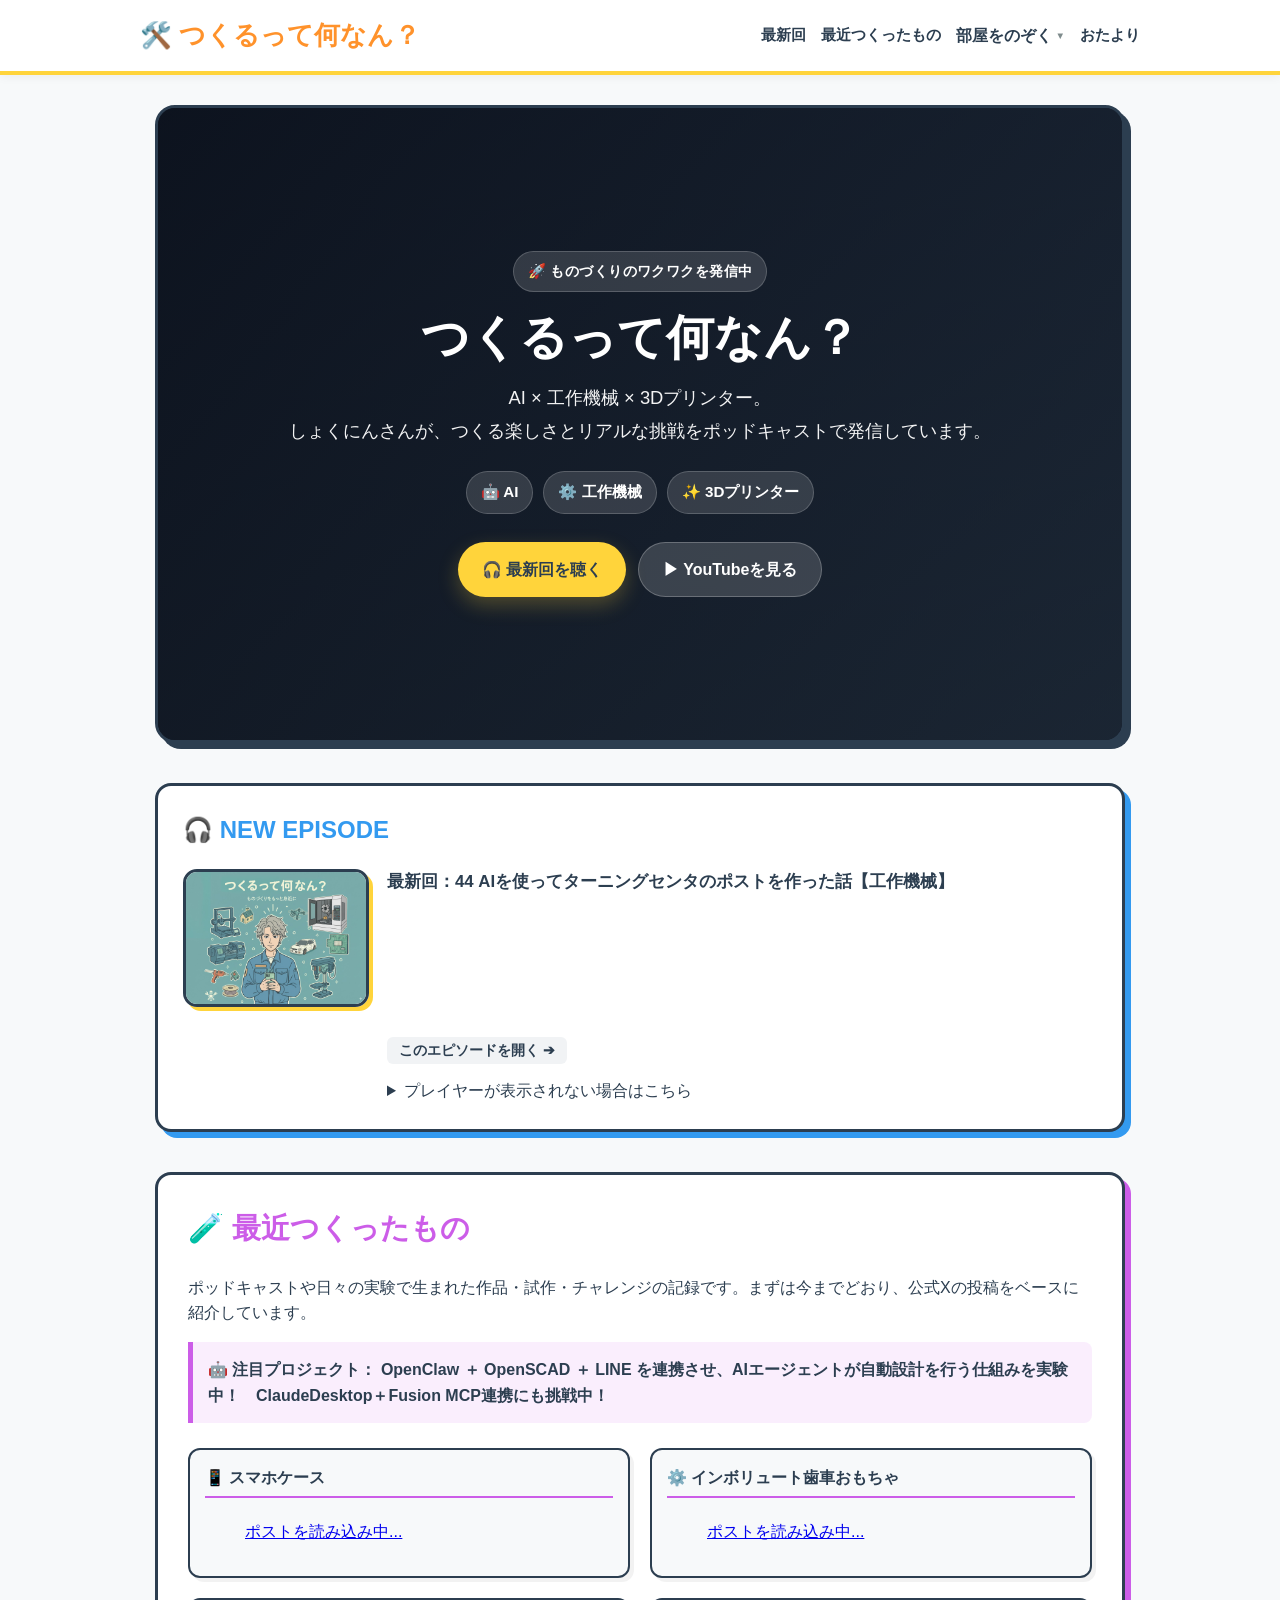
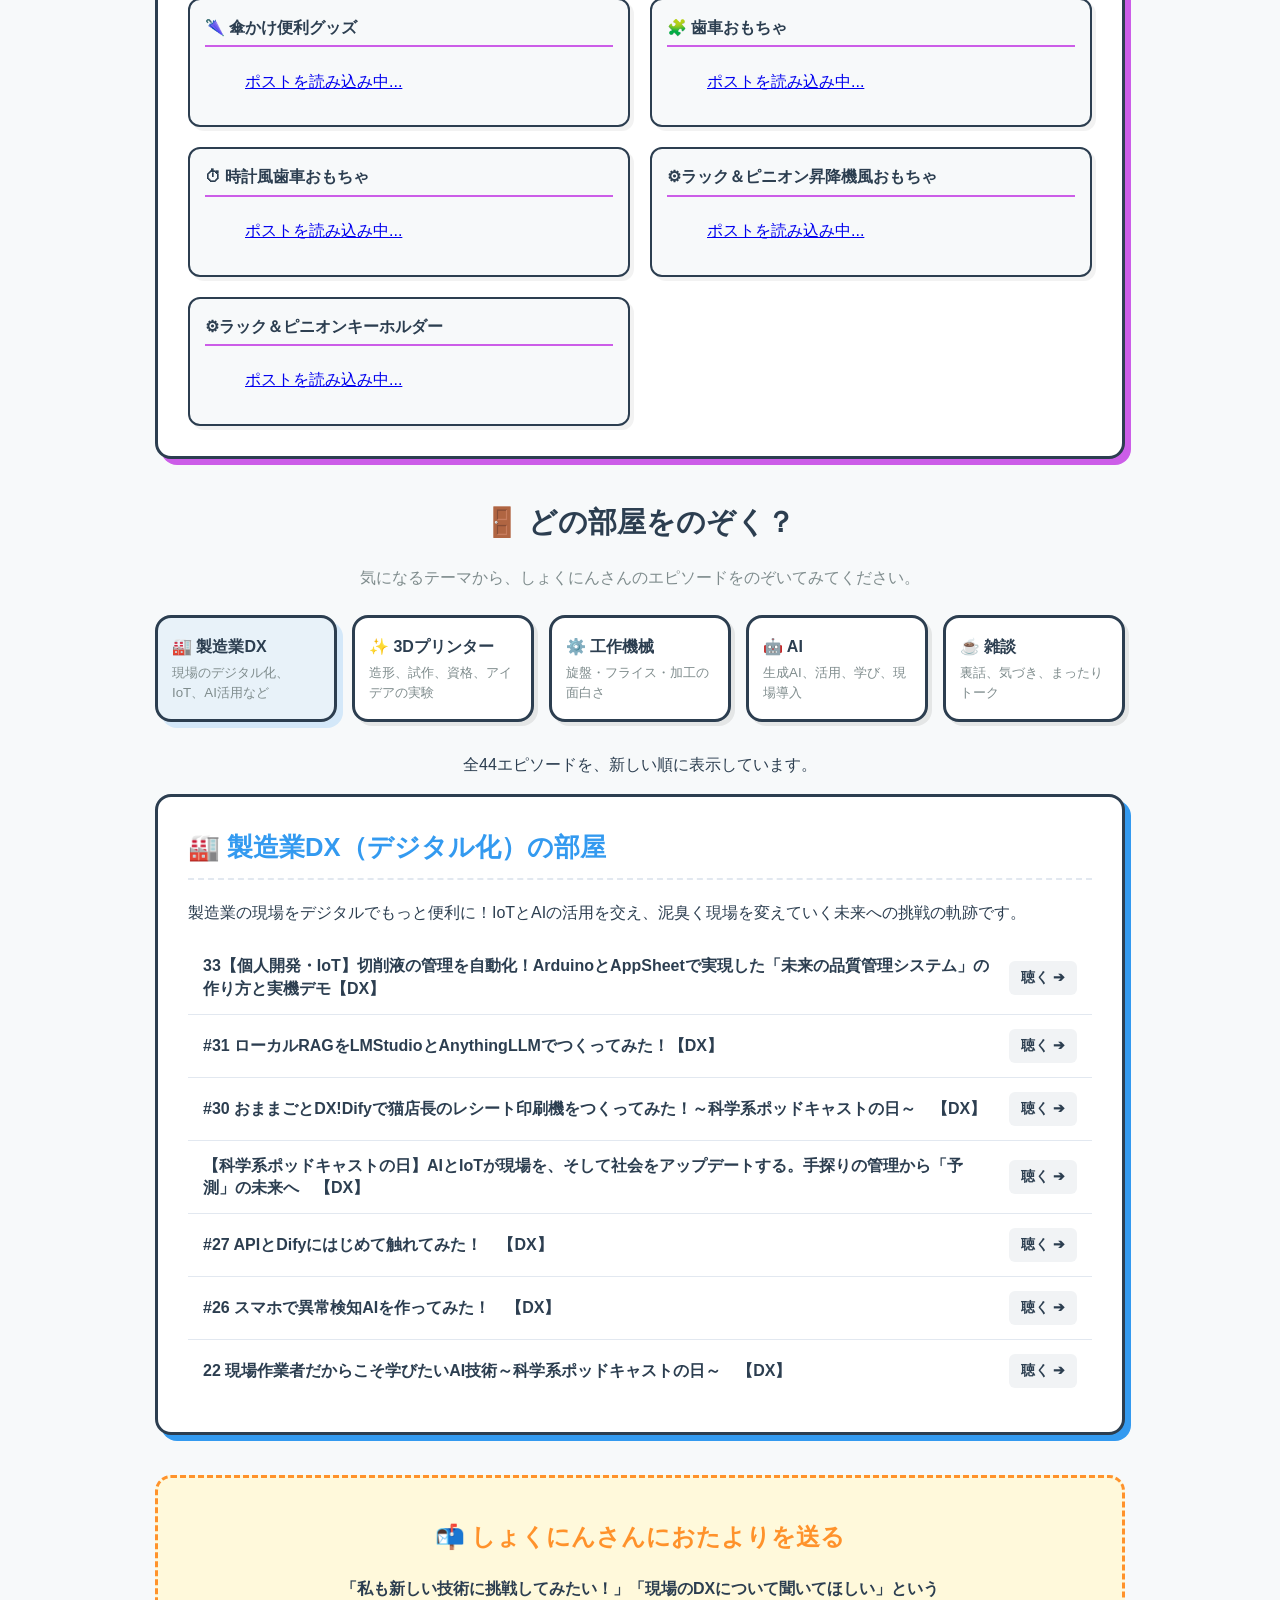
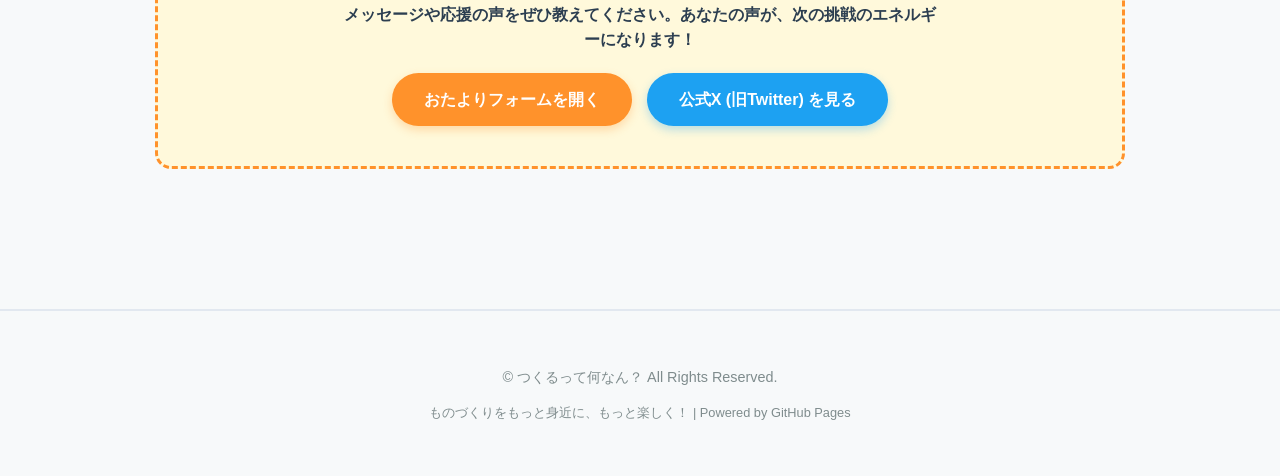
==== index.html @ 6b11fd90 "Update index.html" ====
<!DOCTYPE html>
<html lang="ja">
<head>
  <script async src="https://www.googletagmanager.com/gtag/js?id=G-MFQ9NH8VN7"></script>
  <script>
    window.dataLayer = window.dataLayer || [];
    function gtag(){dataLayer.push(arguments);}
    gtag('js', new Date());
    gtag('config', 'G-MFQ9NH8VN7');
  </script>
  <meta charset="UTF-8">
  <meta name="viewport" content="width=device-width, initial-scale=1.0">
  <title>つくるって何なん？ | 公式ポッドキャスト</title>
  <style>
      /* 全体のスタイル定義：明るくポップな秘密基地・ブロック玩具のような世界観 */
      :root {
          --bg-light: #F7F9FA;      /* 優しいライトグレー */
          --bg-white: #FFFFFF;      /* 純白 */
          --text-main: #2C3E50;     /* 読みやすい濃いネイビー */
          --text-sub: #7F8C8D;      /* 補足のグレー */
          --accent-yellow: #FFD43B; /* ひらめきイエロー */
          --accent-orange: #FF922B; /* 挑戦のオレンジ */
          --accent-blue: #339AF0;   /* 工作のブルー */
          --accent-green: #51CF66;  /* 3Dプリンターのグリーン */
          --accent-purple: #CC5DE8; /* テック・AIのパープル */
      }
 
      body {
          background-color: var(--bg-light);
          color: var(--text-main);
          font-family: 'Helvetica Neue', Arial, 'Noto Sans JP', sans-serif;
          margin: 0;
          padding: 0;
          line-height: 1.6;
      }
 
      header {
          background-color: var(--bg-white);
          border-bottom: 4px solid var(--accent-yellow);
          padding: 15px 20px;
          position: sticky;
          top: 0;
          z-index: 100;
          box-shadow: 0 2px 10px rgba(0,0,0,0.05);
      }
 
      .header-container {
          max-width: 1000px;
          margin: 0 auto;
          display: flex;
          justify-content: space-between;
          align-items: center;
          flex-wrap: wrap; /* スマホで溢れたら折り返す */
          gap: 10px;
      }
 
      .logo {
          font-size: 1.6rem;
          font-weight: 900;
          color: var(--accent-orange);
          text-decoration: none;
          display: flex;
          align-items: center;
          gap: 8px;
      }
 
      nav {
          display: flex;
          flex-wrap: wrap;
          gap: 15px;
          align-items: center;
      }

      nav a {
          color: var(--text-main);
          text-decoration: none;
          font-size: 0.95rem;
          font-weight: bold;
      }
 
      nav a:hover {
          color: var(--accent-blue);
      }

      /* --- プルダウンメニュー用のスタイル --- */
      .nav-item {
          position: relative;
          display: inline-block;
      }

      .dropdown-toggle {
          cursor: pointer;
          display: flex;
          align-items: center;
          gap: 4px;
      }

      .dropdown-toggle::after {
          content: '▼';
          font-size: 0.6rem;
          color: var(--text-sub);
          transition: transform 0.2s;
      }

      .nav-item:hover .dropdown-toggle::after {
          transform: rotate(180deg);
      }

      .dropdown-menu {
          display: none;
          position: absolute;
          top: 100%;
          left: 50%;
          transform: translateX(-50%);
          background-color: var(--bg-white);
          min-width: 200px;
          border: 2px solid var(--text-main);
          border-radius: 8px;
          box-shadow: 4px 4px 0px rgba(0,0,0,0.1);
          padding: 8px 0;
          margin: 0;
          list-style: none;
          z-index: 1000;
      }

      .nav-item:hover .dropdown-menu {
          display: block;
      }

      .dropdown-menu li a {
          display: block;
          padding: 10px 15px;
          font-size: 0.9rem;
          font-weight: bold;
          color: var(--text-main);
          border-bottom: 1px solid #E2E8F0;
          white-space: nowrap;
      }

      .dropdown-menu li:last-child a {
          border-bottom: none;
      }

      .dropdown-menu li a:hover {
          background-color: rgba(51, 154, 240, 0.1);
          color: var(--accent-blue);
      }
 
      .container {
          max-width: 1000px;
          margin: 0 auto;
          padding: 30px 15px; /* スマホ用に左右余白を微調整 */
          box-sizing: border-box;
      }
 
      /* ヒーローセクション */
      .hero-flex {
          background-color: var(--bg-white);
          border: 3px solid var(--text-main);
          border-radius: 16px;
          padding: 40px;
          margin-bottom: 40px;
          box-shadow: 6px 6px 0px var(--text-main);
          display: flex;
          flex-direction: row;
          gap: 30px;
          align-items: flex-start;
      }
 
      .hero-image-area {
          flex-shrink: 0;
          width: 250px;
       }
 
      .hero-image-area img {
          width: 100%;
          height: auto;
          border-radius: 12px;
          border: 3px solid var(--text-main);
          box-shadow: 4px 4px 0px var(--accent-yellow);
          display: block;
      }
 
      .hero-text-area {
          flex-grow: 1;
      }
 
      .hero h1 {
          font-size: 2.4rem;
          margin: 0 0 15px 0;
          color: var(--text-main);
          font-weight: 900;
      }
 
      .hero p {
          font-size: 1.1rem;
          color: var(--text-main);
          margin-bottom: 25px;
      }
 
      .action-box {
          background-color: rgba(255, 212, 59, 0.15);
          border-left: 5px solid var(--accent-orange);
          padding: 15px;
          border-radius: 0 8px 8px 0;
          margin-bottom: 25px;
          font-weight: bold;
      }
 
      .btn-spotify {
          background-color: #1DB954;
          color: white;
          padding: 14px 28px;
          border-radius: 50px;
          text-decoration: none;
          font-weight: bold;
          display: inline-flex;
          align-items: center;
          gap: 10px;
          box-shadow: 0 4px 14px rgba(29, 185, 84, 0.4);
          transition: transform 0.2s;
      }
 
      .btn-spotify:hover {
          transform: scale(1.03);
      }
 
      /* 最新回プレイヤー */
      .player-section {
          background-color: var(--bg-white);
          border: 3px solid var(--text-main);
          border-radius: 16px;
          padding: 25px;
          margin-bottom: 40px;
          box-shadow: 6px 6px 0px var(--accent-blue);
      }
 
      /* カテゴリごとの部屋 */
      .room-section {
          display: none;
          background-color: var(--bg-white);
          border: 3px solid var(--text-main);
          border-radius: 16px;
          padding: 30px;
          margin-bottom: 40px;
          box-shadow: 6px 6px 0px var(--room-color, #efefef);
      }

      /* 表示中（アクティブ）の部屋 */
      .room-section.active {
          display: block;
          animation: fadeIn 0.4s ease;
      }

      @keyframes fadeIn {
          from { opacity: 0; transform: translateY(10px); }
          to { opacity: 1; transform: translateY(0); }
      }
 
      .room-header {
          display: flex;
          align-items: center;
          gap: 10px;
          margin-top: 0;
          margin-bottom: 20px;
          font-size: 1.6rem;
          font-weight: 900;
          border-bottom: 2px dashed #E2E8F0;
          padding-bottom: 10px;
      }
 
      /* エピソードリスト */
      .episode-list {
          list-style: none;
          padding: 0;
          margin: 0;
      }
 
      .episode-item {
          padding: 14px 15px;
          border-bottom: 1px solid #E2E8F0;
          display: flex;
          justify-content: space-between;
          align-items: center;
          gap: 15px;
      }
 
      .episode-item:last-child {
          border-bottom: none;
      }
 
      .episode-title {
          text-decoration: none;
          color: var(--text-main);
          font-weight: bold;
          text-align: left;
          flex-grow: 1;
          line-height: 1.4;
      }
 
      .episode-title:hover {
          color: var(--accent-blue);
      }
 
      .listen-link {
          font-size: 0.85rem;
          background-color: #F1F3F5;
          padding: 6px 12px;
          border-radius: 6px;
          color: var(--text-main);
          text-decoration: none;
          font-weight: bold;
          white-space: nowrap;
      }
 
      .listen-link:hover {
          background-color: var(--accent-orange);
          color: white;
      }
 
      /* ラボ（作品集）セクション用のスタイル */
      .lab-section {
          background-color: var(--bg-white);
          border: 3px solid var(--text-main);
          border-radius: 16px;
          padding: 30px;
          margin-bottom: 40px;
          box-shadow: 6px 6px 0px var(--accent-purple);
      }

      .lab-grid {
          display: grid;
          grid-template-columns: repeat(auto-fit, minmax(300px, 1fr));
          gap: 20px;
          margin-top: 20px;
      }

      .lab-card {
          background-color: var(--bg-light);
          border: 2px solid var(--text-main);
          border-radius: 12px;
          padding: 15px;
          box-shadow: 4px 4px 0px rgba(0,0,0,0.05);
      }

      .lab-card h4 {
          margin-top: 0;
          color: var(--text-main);
          border-bottom: 2px solid var(--accent-purple);
          padding-bottom: 5px;
      }

      /* おたよりコーナー */
      .contact-section {
          background-color: #FFF9DB;
          border: 3px dashed var(--accent-orange);
          border-radius: 16px;
          padding: 40px 20px;
          text-align: center;
          margin-bottom: 50px;
      }

      .contact-buttons {
          display: flex;
          justify-content: center;
          flex-wrap: wrap;
          gap: 15px;
          margin-top: 20px;
      }
 
      .btn-orange {
          background-color: var(--accent-orange);
          color: white;
          padding: 14px 32px;
          border-radius: 50px;
          text-decoration: none;
          font-weight: bold;
          display: inline-block;
          box-shadow: 0 4px 10px rgba(255, 146, 43, 0.3);
      }
 
      footer {
          text-align: center;
          padding: 40px 20px;
          color: var(--text-sub);
          font-size: 0.9rem;
          border-top: 2px solid #E2E8F0;
          margin-top: 60px;
      }



      /* --- 映像ヒーロー --- */
      .hero-video-section {
          position: relative;
          overflow: hidden;
          min-height: 520px;
          border: 3px solid var(--text-main);
          border-radius: 20px;
          margin-bottom: 40px;
          background: #111827;
          box-shadow: 6px 6px 0px var(--text-main);
      }

      .hero-video-bg {
          position: absolute;
          inset: 0;
          width: 100%;
          height: 100%;
          object-fit: cover;
      }

      .hero-video-overlay {
          position: absolute;
          inset: 0;
          background:
              linear-gradient(135deg, rgba(12, 18, 29, 0.78), rgba(44, 62, 80, 0.48)),
              linear-gradient(180deg, rgba(0, 0, 0, 0.10), rgba(0, 0, 0, 0.38));
      }

      .hero-video-content {
          position: relative;
          z-index: 2;
          min-height: 520px;
          display: flex;
          flex-direction: column;
          justify-content: center;
          max-width: 760px;
          margin: 0 auto;
          padding: 56px 48px;
          color: #FFFFFF;
          text-align: center;
          align-items: center;
      }

      .hero-kicker {
          display: inline-flex;
          align-items: center;
          gap: 8px;
          width: fit-content;
          margin-bottom: 18px;
          padding: 8px 14px;
          border-radius: 999px;
          background: rgba(255, 255, 255, 0.14);
          border: 1px solid rgba(255, 255, 255, 0.18);
          font-size: 0.9rem;
          font-weight: 800;
          letter-spacing: 0.03em;
      }

      .hero-video-content h1 {
          font-size: 3rem;
          line-height: 1.15;
          margin: 0 0 16px 0;
          color: #FFFFFF;
      }

      .hero-lead {
          font-size: 1.15rem;
          line-height: 1.8;
          margin: 0 0 24px 0;
          color: rgba(255, 255, 255, 0.95);
      }

      .hero-badges {
          display: flex;
          flex-wrap: wrap;
          gap: 10px;
          margin-bottom: 22px;
          justify-content: center;
      }

      .hero-badges span {
          display: inline-flex;
          align-items: center;
          gap: 6px;
          background: rgba(255, 255, 255, 0.14);
          border: 1px solid rgba(255, 255, 255, 0.18);
          border-radius: 999px;
          padding: 8px 14px;
          font-size: 0.95rem;
          font-weight: 700;
      }

      .hero-actions {
          display: flex;
          flex-wrap: wrap;
          gap: 12px;
          margin-top: 6px;
          justify-content: center;
      }

      .btn-hero-primary,
      .btn-hero-secondary {
          display: inline-flex;
          align-items: center;
          justify-content: center;
          gap: 8px;
          padding: 14px 24px;
          border-radius: 999px;
          text-decoration: none;
          font-weight: 900;
          transition: transform 0.2s ease, box-shadow 0.2s ease;
      }

      .btn-hero-primary {
          background: var(--accent-yellow);
          color: var(--text-main);
          box-shadow: 0 8px 20px rgba(255, 212, 59, 0.25);
      }

      .btn-hero-secondary {
          background: rgba(255, 255, 255, 0.16);
          color: #FFFFFF;
          border: 1px solid rgba(255, 255, 255, 0.24);
      }

      .btn-hero-primary:hover,
      .btn-hero-secondary:hover {
          transform: translateY(-2px);
      }

      .hero-caption {
          margin-top: 18px;
          font-size: 0.92rem;
          color: rgba(255, 255, 255, 0.8);
      }

      .latest-feature {
          display: flex;
          gap: 24px;
          align-items: flex-start;
      }

      .latest-art {
          width: 180px;
          flex-shrink: 0;
      }

      .latest-art img {
          width: 100%;
          display: block;
          height: auto;
          border-radius: 14px;
          border: 3px solid var(--text-main);
          box-shadow: 4px 4px 0px var(--accent-yellow);
      }

      .latest-content {
          flex: 1;
          min-width: 0;
      }

      .room-switch-grid {
          display: grid;
          grid-template-columns: repeat(auto-fit, minmax(160px, 1fr));
          gap: 15px;
          margin: 24px 0 30px;
      }

      .room-switch-btn {
          width: 100%;
          text-align: left;
          background: var(--bg-white);
          border: 3px solid var(--text-main);
          border-radius: 16px;
          padding: 16px 14px;
          box-shadow: 4px 4px 0px rgba(0, 0, 0, 0.08);
          cursor: pointer;
          font: inherit;
          color: var(--text-main);
          transition: transform 0.2s ease, box-shadow 0.2s ease, background-color 0.2s ease;
      }

      .room-switch-btn strong {
          display: block;
          font-size: 1rem;
          margin-bottom: 4px;
      }

      .room-switch-btn small {
          display: block;
          color: var(--text-sub);
          line-height: 1.5;
      }

      .room-switch-btn:hover {
          transform: translateY(-2px);
      }

      .room-switch-btn.is-active {
          background: rgba(51, 154, 240, 0.08);
          box-shadow: 6px 6px 0px rgba(51, 154, 240, 0.18);
      }

      @media (prefers-reduced-motion: reduce) {
          .hero-video-bg {
              display: none;
          }

          .hero-video-section {
              background: linear-gradient(135deg, rgba(12, 18, 29, 0.92), rgba(44, 62, 80, 0.70)), url('hero-poster.jpg') center/cover no-repeat;
          }
      }


      /* スマートフォン用の画面調整 */
      @media (max-width: 768px) {
          header {
              padding: 15px 10px;
          }
          .header-container {
              flex-direction: column;
              align-items: center;
              text-align: center;
          }
          nav {
              justify-content: center;
              margin-top: 5px;
          }
          nav a {
              margin: 0 5px;
              font-size: 0.9rem;
          }
          .dropdown-menu {
              position: fixed;
              top: auto;
              left: 5%;
              right: 5%;
              transform: none;
              width: 90%;
              max-width: none;
          }
          .hero-flex {
              flex-direction: column;
              align-items: center;
              padding: 25px 20px;
              text-align: center;
          }
          .hero-image-area {
              width: 100%;
              max-width: 200px;
          }
          .hero h1 {
              font-size: 1.8rem;
          }
          .hero p {
              font-size: 1rem;
          }
          .action-box {
              text-align: left;
          }
          .room-section {
              padding: 20px 15px;
          }
          .room-header {
              font-size: 1.3rem;
          }
          .episode-item {
              flex-direction: column;
              align-items: flex-start;
              gap: 8px;
              padding: 15px 5px;
          }
          .listen-link {
              align-self: flex-end;
          }

          .hero-video-section {
              min-height: 460px;
          }
          .hero-video-content {
              min-height: 460px;
              padding: 36px 22px;
          }
          .hero-video-content h1 {
              font-size: 2.1rem;
          }
          .hero-lead {
              font-size: 1rem;
          }
          .hero-badges {
              gap: 8px;
          }
          .hero-badges span {
              font-size: 0.88rem;
          }
          .hero-actions {
              flex-direction: column;
              align-items: center;
              width: 100%;
          }
          .btn-hero-primary,
          .btn-hero-secondary {
              width: min(100%, 320px);
              box-sizing: border-box;
          }
          .latest-feature {
              flex-direction: column;
          }
          .latest-art {
              width: 100%;
              max-width: 180px;
          }
          .room-switch-grid {
              grid-template-columns: 1fr;
          }

          .contact-buttons {
              flex-direction: column;
              align-items: stretch;
              padding: 0 10px;
          }
          .btn-orange {
              display: block;
              margin-left: 0 !important;
          }
      }
  </style>
</head>
<body>
 
  <header>
      <div class="header-container">
          <a href="#" class="logo">🛠️ つくるって何なん？</a>
          <nav>
                <a href="#latest">最新回</a>
                <a href="#lab">最近つくったもの</a>

                <div class="nav-item">
                    <span class="dropdown-toggle" style="font-weight: bold; color: var(--text-main);">部屋をのぞく</span>
                    <ul class="dropdown-menu">
                        <li><a href="#rooms" onclick="showRoom('room-dx')">🏭 製造業DX</a></li>
                        <li><a href="#rooms" onclick="showRoom('room-3d')">✨ 3Dプリンター</a></li>
                        <li><a href="#rooms" onclick="showRoom('room-machine')">⚙️ 工作機械</a></li>
                        <li><a href="#rooms" onclick="showRoom('room-ai')">🤖 AI（人工知能）</a></li>
                        <li><a href="#rooms" onclick="showRoom('room-talk')">☕ 雑談・まったり</a></li>
                        <li id="other-menu" hidden><a href="#rooms" onclick="showRoom('room-other')">📚 その他</a></li>
                    </ul>
                </div>

                <a href="#otayori">おたより</a>
          </nav>
      </div>
  </header>
 
  <div class="container">
 
      <section id="hero" class="hero-video-section">
          <video class="hero-video-bg" autoplay muted loop playsinline preload="metadata" poster="hero-poster.jpg" aria-hidden="true">
              <source src="hero.mp4" type="video/mp4">
          </video>
          <div class="hero-video-overlay"></div>
          <div class="hero-video-content">
              <div class="hero-kicker">🚀 ものづくりのワクワクを発信中</div>
              <h1>つくるって何なん？</h1>
              <p class="hero-lead">AI × 工作機械 × 3Dプリンター。<br>しょくにんさんが、つくる楽しさとリアルな挑戦をポッドキャストで発信しています。</p>

              <div class="hero-badges">
                  <span>🤖 AI</span>
                  <span>⚙️ 工作機械</span>
                  <span>✨ 3Dプリンター</span>
              </div>

              <div class="hero-actions">
                  <a href="#latest" class="btn-hero-primary">🎧 最新回を聴く</a>
                  <a href="https://www.youtube.com/channel/UCNb-dMM0Q_6WHa072qbMiFA" target="_blank" rel="noopener noreferrer" class="btn-hero-secondary">▶ YouTubeを見る</a>
              </div>

          </div>
      </section>
 
      <section id="latest" class="player-section">
          <h2 style="margin-top:0; font-weight:900; color:var(--accent-blue);">🎧 NEW EPISODE</h2>
          <div class="latest-feature">
              <div class="latest-art">
                  <img src="jacket.png" alt="番組ジャケット" onerror="this.src='https://images.unsplash.com/photo-1531403009284-440f080d1e12?w=500&auto=format&fit=crop&q=60'">
              </div>
              <div class="latest-content">
                  <p id="latest-title" style="font-weight: bold; color: var(--text-main); margin-top: 0; margin-bottom: 15px; font-size: 1.05rem;">最新回を読み込んでいます...</p>
                  <div id="player-container">
                      <p style="color:var(--text-sub);">読み込み中...</p>
                  </div>
              </div>
          </div>
      </section>
 
      <section id="lab" class="lab-section">
          <h2 style="font-size:1.8rem; font-weight:900; color:var(--accent-purple); margin-top:0;">🧪 最近つくったもの</h2>
          <p>ポッドキャストや日々の実験で生まれた作品・試作・チャレンジの記録です。まずは今までどおり、公式Xの投稿をベースに紹介しています。</p>
           
          <div class="action-box" style="border-left-color: var(--accent-purple); background-color: rgba(204, 93, 232, 0.1);">
              🤖 <strong>注目プロジェクト：</strong> OpenClaw ＋ OpenSCAD ＋ LINE を連携させ、AIエージェントが自動設計を行う仕組みを実験中！　ClaudeDesktop＋Fusion MCP連携にも挑戦中！
          </div>

          <div class="lab-grid" style="display: grid; grid-template-columns: repeat(auto-fit, minmax(300px, 1fr)); gap: 20px; width: 100%;">
    <div class="lab-card" style="box-sizing: border-box; width: 100%; min-width: 0;">
        <h4>📱 スマホケース</h4>
        <blockquote class="twitter-tweet" data-theme="light" data-width="100%">
            <a href="https://x.com/syokuninradio/status/2071451444595823066">ポストを読み込み中...</a>
        </blockquote>
    </div>
               
    <div class="lab-card" style="box-sizing: border-box; width: 100%; min-width: 0;">
        <h4>⚙️ インボリュート歯車おもちゃ</h4>
        <blockquote class="twitter-tweet" data-theme="light" data-width="100%">
            <a href="https://x.com/syokuninradio/status/2071017772361167124">ポストを読み込み中...</a>
        </blockquote>
    </div>

    <div class="lab-card" style="box-sizing: border-box; width: 100%; min-width: 0;">
        <h4>🌂 傘かけ便利グッズ</h4>
        <blockquote class="twitter-tweet" data-theme="light" data-width="100%">
            <a href="https://x.com/syokuninradio/status/2070779800239948190">ポストを読み込み中...</a>
        </blockquote>
    </div>

    <div class="lab-card" style="box-sizing: border-box; width: 100%; min-width: 0;">
        <h4>🧩 歯車おもちゃ</h4>
        <blockquote class="twitter-tweet" data-theme="light" data-width="100%">
            <a href="https://x.com/syokuninradio/status/2070471688706490836">ポストを読み込み中...</a>
        </blockquote>
    </div>

    <div class="lab-card" style="box-sizing: border-box; width: 100%; min-width: 0;">
        <h4>⏱ 時計風歯車おもちゃ</h4>
        <blockquote class="twitter-tweet" data-theme="light" data-width="100%">
            <a href="https://x.com/syokuninradio/status/2072569023183884333">ポストを読み込み中...</a>
        </blockquote>
    </div>

    <div class="lab-card" style="box-sizing: border-box; width: 100%; min-width: 0;">
        <h4>⚙ラック＆ピニオン昇降機風おもちゃ</h4>
        <blockquote class="twitter-tweet" data-theme="light" data-width="100%">
            <a href="https://x.com/syokuninradio/status/2077240782780809422">ポストを読み込み中...</a>
        </blockquote>
    </div>

    <div class="lab-card" style="box-sizing: border-box; width: 100%; min-width: 0;">
        <h4>⚙ラック＆ピニオンキーホルダー</h4>
        <blockquote class="twitter-tweet" data-theme="light" data-width="100%">
            <a href="https://x.com/syokuninradio/status/2077661343025652125">ポストを読み込み中...</a>
        </blockquote>
    </div>
</div>
      </section>
 
      <section id="rooms">
          <h2 style="font-size:1.8rem; font-weight:900; text-align:center; margin-bottom:20px;">🚪 どの部屋をのぞく？</h2>
          <p style="text-align: center; color: var(--text-sub); margin-bottom: 10px; font-size: 1rem;">気になるテーマから、しょくにんさんのエピソードをのぞいてみてください。</p>

          <div class="room-switch-grid" aria-label="テーマ別の部屋一覧">
              <button type="button" class="room-switch-btn is-active" data-room="room-dx" onclick="showRoom('room-dx')">
                  <strong>🏭 製造業DX</strong>
                  <small>現場のデジタル化、IoT、AI活用など</small>
              </button>
              <button type="button" class="room-switch-btn" data-room="room-3d" onclick="showRoom('room-3d')">
                  <strong>✨ 3Dプリンター</strong>
                  <small>造形、試作、資格、アイデアの実験</small>
              </button>
              <button type="button" class="room-switch-btn" data-room="room-machine" onclick="showRoom('room-machine')">
                  <strong>⚙️ 工作機械</strong>
                  <small>旋盤・フライス・加工の面白さ</small>
              </button>
              <button type="button" class="room-switch-btn" data-room="room-ai" onclick="showRoom('room-ai')">
                  <strong>🤖 AI</strong>
                  <small>生成AI、活用、学び、現場導入</small>
              </button>
              <button type="button" class="room-switch-btn" data-room="room-talk" onclick="showRoom('room-talk')">
                  <strong>☕ 雑談</strong>
                  <small>裏話、気づき、まったりトーク</small>
              </button>
          </div>

<p id="episode-status" role="status" aria-live="polite" style="text-align:center;">エピソードを読み込んでいます...</p>
          <noscript><p>エピソード一覧の表示にはJavaScriptが必要です。<a href="https://open.spotify.com/show/0cvfNyNphMFJvcEDbmEgAp">Spotifyで全エピソードを聴く</a></p></noscript>

<div id="room-dx" class="room-section active" style="--room-color: var(--accent-blue);">
    <h3 class="room-header" style="color:var(--accent-blue);">🏭 製造業DX（デジタル化）の部屋</h3>
    <p>製造業の現場をデジタルでもっと便利に！IoTとAIの活用を交え、泥臭く現場を変えていく未来への挑戦の軌跡です。</p>
    <ul id="episode-dx" class="episode-list"><li class="episode-item">エピソードを読み込んでいます...</li></ul>
</div>

<div id="room-3d" class="room-section" style="--room-color: var(--accent-green);">
    <h3 class="room-header" style="color:var(--accent-green);">✨ 3Dプリンターの部屋</h3>
    <p>形のないアイデアが目の前で立体になっていく感動！初心者向けの選び方から、資格取得まで挑戦しています。</p>
    <ul id="episode-3d" class="episode-list"><li class="episode-item">エピソードを読み込んでいます...</li></ul>
</div>

<div id="room-machine" class="room-section" style="--room-color: var(--accent-orange);">
    <h3 class="room-header" style="color:var(--accent-orange);">⚙️ 工作機械の部屋</h3>
    <p>ものづくりの王様、工作機械！現役インストラクターの視点から、工作機械の面白さを伝えます。</p>
    <ul id="episode-machine" class="episode-list"><li class="episode-item">エピソードを読み込んでいます...</li></ul>
</div>

<div id="room-ai" class="room-section" style="--room-color: var(--accent-purple);">
    <h3 class="room-header" style="color:var(--accent-purple);">🤖 AI（人工知能）の部屋</h3>
    <p>AI活用の資格（G検定）を持つしょくにんさんが、AIを誰でも扱える道具へと変えていく部屋です。</p>
    <ul id="episode-ai" class="episode-list"><li class="episode-item">エピソードを読み込んでいます...</li></ul>
</div>

<div id="room-talk" class="room-section" style="--room-color: var(--accent-orange);">
    <h3 class="room-header" style="color:var(--accent-orange);">☕ 雑談・まったりの部屋</h3>
    <p>ものづくりの裏話から、日常のちょっとした気づきまで。ゆるりと語るリラックスエピソードです。</p>
    <ul id="episode-talk" class="episode-list"><li class="episode-item">エピソードを読み込んでいます...</li></ul>
</div>
      <div id="room-other" class="room-section" hidden style="--room-color: var(--accent-yellow);">
    <h3 class="room-header">📚 その他のエピソード</h3>
    <p>テーマが付いていない回も、こちらからお聴きいただけます。</p>
    <ul id="episode-other" class="episode-list"></ul>
</div>
      </section>
 
      <section id="otayori" class="contact-section">
          <h2 style="color: var(--accent-orange); margin-top: 0; font-weight:900;">📬 しょくにんさんにおたよりを送る</h2>
          <p style="max-width: 600px; margin: 0 auto; font-weight: bold;">
                「私も新しい技術に挑戦してみたい！」「現場のDXについて聞いてほしい」というメッセージや応援の声をぜひ教えてください。あなたの声が、次の挑戦のエネルギーになります！
          </p>
          <div class="contact-buttons">
              <a href="https://docs.google.com/forms/d/e/1FAIpQLSfpQyxuZEk4K7SZL8uT_UPF9QvhZTEKtKvFcpPB-wWZNB4K4A/viewform?usp=dialog" target="_blank" class="btn-orange">おたよりフォームを開く</a>
              <a href="https://x.com/syokuninradio" target="_blank" class="btn-orange" style="background-color: #1DA1F2; box-shadow: 0 4px 10px rgba(29, 161, 242, 0.3);">公式X (旧Twitter) を見る</a>
          </div>
      </section>

      
 
  </div>

  <footer>
      <p>© つくるって何なん？ All Rights Reserved.</p>
      <p style="font-size: 0.8rem; color: var(--text-sub);">ものづくりをもっと身近に、もっと楽しく！ | Powered by GitHub Pages</p>
 </footer>

  <script>
    window.twttr = (function(d, s, id) {
      var js, fjs = d.getElementsByTagName(s)[0], t = window.twttr || {};
      if (d.getElementById(id)) return t;
      js = d.createElement(s); js.id = id;
      js.src = "https://platform.twitter.com/widgets.js";
      fjs.parentNode.insertBefore(js, fjs);
      t._e = []; t.ready = function(f) { t._e.push(f); };
      return t;
    }(document, "script", "twitter-wjs"));
  </script>

  <!-- RSSから自動生成された同一のJSONで、最新回とテーマ別一覧を表示 -->
  <script>
      function showRoom(roomId) {
          const target = document.getElementById(roomId);
          if (!target) return;
          document.querySelectorAll('.room-section').forEach(room => {
              room.classList.toggle('active', room === target);
          });
          document.querySelectorAll('.room-switch-btn').forEach(button => {
              button.classList.toggle('is-active', button.dataset.room === roomId);
          });
      }

      function safeUrl(value) {
          try {
              const url = new URL(value);
              return ['http:', 'https:'].includes(url.protocol) ? url.href : '';
          } catch (_) {
              return '';
          }
      }

      function makeLink(url, label, className) {
          const link = document.createElement('a');
          link.href = safeUrl(url);
          link.textContent = label;
          link.className = className;
          link.target = '_blank';
          link.rel = 'noopener noreferrer';
          return link;
      }

      function makePlayer(url, title) {
          const parsed = new URL(url);
          const allowed = parsed.protocol === 'https:' && (
              (parsed.hostname === 'podcasters.spotify.com' && /^\/pod\/show\/[^/]+\/embed(?:\/episodes\/[^/]+)?$/.test(parsed.pathname)) ||
              (parsed.hostname === 'open.spotify.com' && /^\/embed\/(episode|show)\/[A-Za-z0-9]+$/.test(parsed.pathname))
          );
          if (!allowed) return null;
          const iframe = document.createElement('iframe');
          iframe.src = url;
          iframe.title = title;
          iframe.width = '100%';
          iframe.height = parsed.hostname === 'open.spotify.com' ? '152' : '102';
          iframe.style.border = '0';
          iframe.style.borderRadius = '8px';
          iframe.allow = 'autoplay; clipboard-write; encrypted-media; fullscreen; picture-in-picture';
          return iframe;
      }

      function showLatest(episode) {
          document.getElementById('latest-title').textContent = `最新回：${episode.title}`;
          const player = document.getElementById('player-container');
          player.replaceChildren();
          const iframe = episode.embed_url ? makePlayer(episode.embed_url, episode.title) : null;
          if (iframe) player.appendChild(iframe);
          const linkLine = document.createElement('p');
          linkLine.appendChild(makeLink(episode.url, 'このエピソードを開く ➔', 'listen-link'));
          player.appendChild(linkLine);
          if (safeUrl(episode.audio_url)) {
              const details = document.createElement('details');
              const summary = document.createElement('summary');
              summary.textContent = 'プレイヤーが表示されない場合はこちら';
              const audio = document.createElement('audio');
              audio.controls = true;
              audio.preload = 'none';
              audio.src = safeUrl(episode.audio_url);
              audio.style.width = '100%';
              details.append(summary, audio);
              player.appendChild(details);
          }
      }

      async function loadEpisodes() {
          const controller = new AbortController();
          const timer = setTimeout(() => controller.abort(), 15000);
          const status = document.getElementById('episode-status');
          const categories = ['dx', '3d', 'machine', 'ai', 'talk', 'other'];
          try {
              const response = await fetch('./episodes.json', { cache: 'no-store', signal: controller.signal });
              if (!response.ok) throw new Error(`HTTP ${response.status}`);
              const episodes = await response.json();
              if (!Array.isArray(episodes) || episodes.length === 0) throw new Error('エピソードがありません');
              if (!episodes.every(item => item && typeof item.title === 'string' && safeUrl(item.url) && Number.isFinite(Date.parse(item.published)))) {
                  throw new Error('エピソードデータの形式を確認してください');
              }
              episodes.sort((a, b) => Date.parse(b.published) - Date.parse(a.published));
              const fragments = Object.fromEntries(categories.map(key => [key, document.createDocumentFragment()]));
              const counts = Object.fromEntries(categories.map(key => [key, 0]));
              episodes.forEach(episode => {
                  const key = categories.includes(episode.category) ? episode.category : 'other';
                  const li = document.createElement('li');
                  li.className = 'episode-item';
                  li.append(
                      makeLink(episode.url, episode.title, 'episode-title'),
                      makeLink(episode.url, '聴く ➔', 'listen-link')
                  );
                  fragments[key].appendChild(li);
                  counts[key] += 1;
              });
              categories.forEach(key => {
                  const list = document.getElementById(`episode-${key}`);
                  if (counts[key] === 0) {
                      const li = document.createElement('li');
                      li.className = 'episode-item';
                      li.textContent = 'このテーマのエピソードはまだありません。';
                      fragments[key].appendChild(li);
                  }
                  list.replaceChildren(fragments[key]);
              });
              document.getElementById('other-menu').hidden = counts.other === 0;
              const roomOther = document.getElementById('room-other');
              roomOther.hidden = counts.other === 0;
              if (!counts.other && roomOther.classList.contains('active')) showRoom('room-dx');
              showLatest(episodes[0]);
              status.textContent = `全${episodes.length}エピソードを、新しい順に表示しています。`;
          } catch (error) {
              console.error('エピソード一覧の取得に失敗しました:', error);
              status.textContent = 'エピソード一覧を読み込めませんでした。ページを再読み込みするか、Spotifyでお聴きください。';
              document.getElementById('latest-title').textContent = 'Spotifyで番組をお聴きいただけます。';
              const player = document.getElementById('player-container');
              const iframe = makePlayer('https://open.spotify.com/embed/show/0cvfNyNphMFJvcEDbmEgAp', 'つくるって何なん？');
              player.replaceChildren(iframe, makeLink('https://open.spotify.com/show/0cvfNyNphMFJvcEDbmEgAp', 'Spotifyで聴く ➔', 'listen-link'));
              categories.forEach(key => {
                  const li = document.createElement('li');
                  li.className = 'episode-item';
                  li.textContent = '一覧を読み込めませんでした。ページを再読み込みしてください。';
                  document.getElementById(`episode-${key}`).replaceChildren(li);
              });
          } finally {
              clearTimeout(timer);
          }
      }

      function refreshXEmbed() {
          if (!window.twttr) return;
          if (window.twttr.widgets) window.twttr.widgets.load();
          else window.twttr.ready(twttr => twttr.widgets.load());
      }

      document.addEventListener('DOMContentLoaded', () => {
          showRoom('room-dx');
          loadEpisodes();
          refreshXEmbed();
      });
  </script>

</body>
</html>
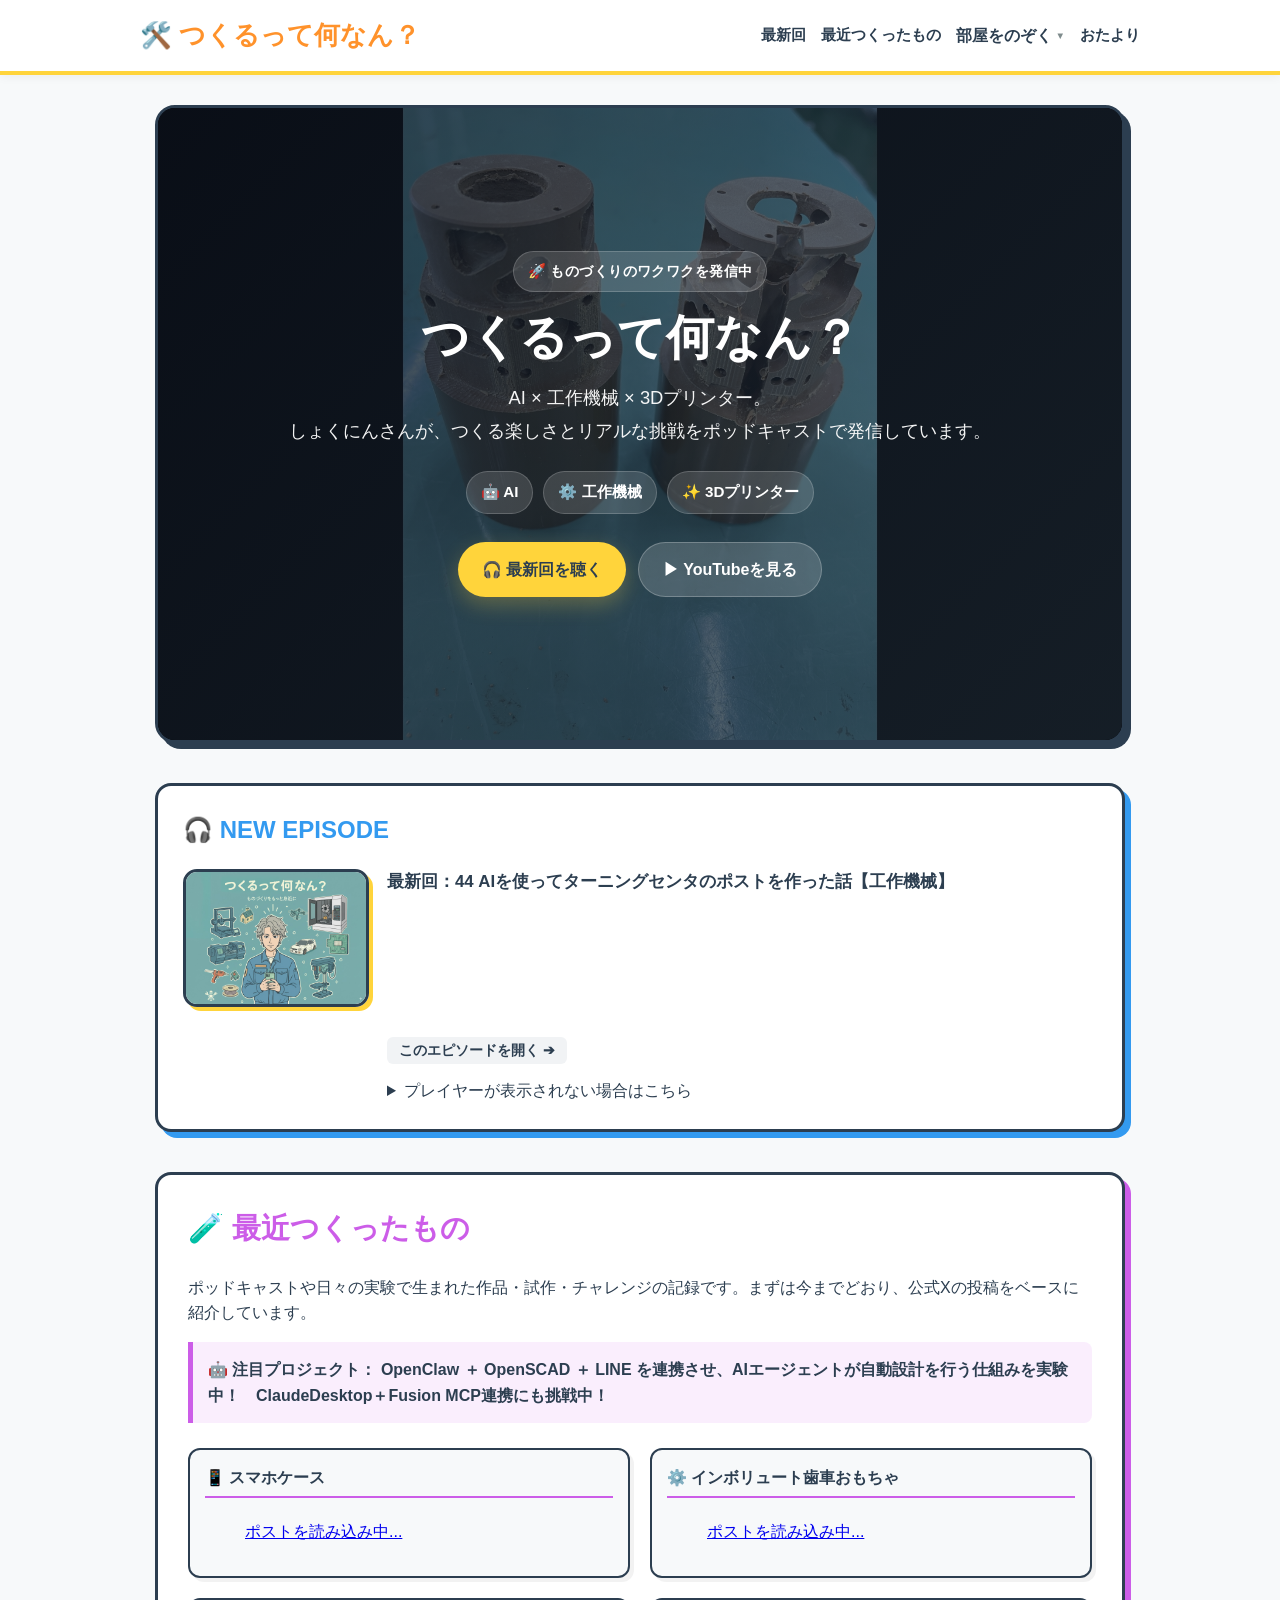
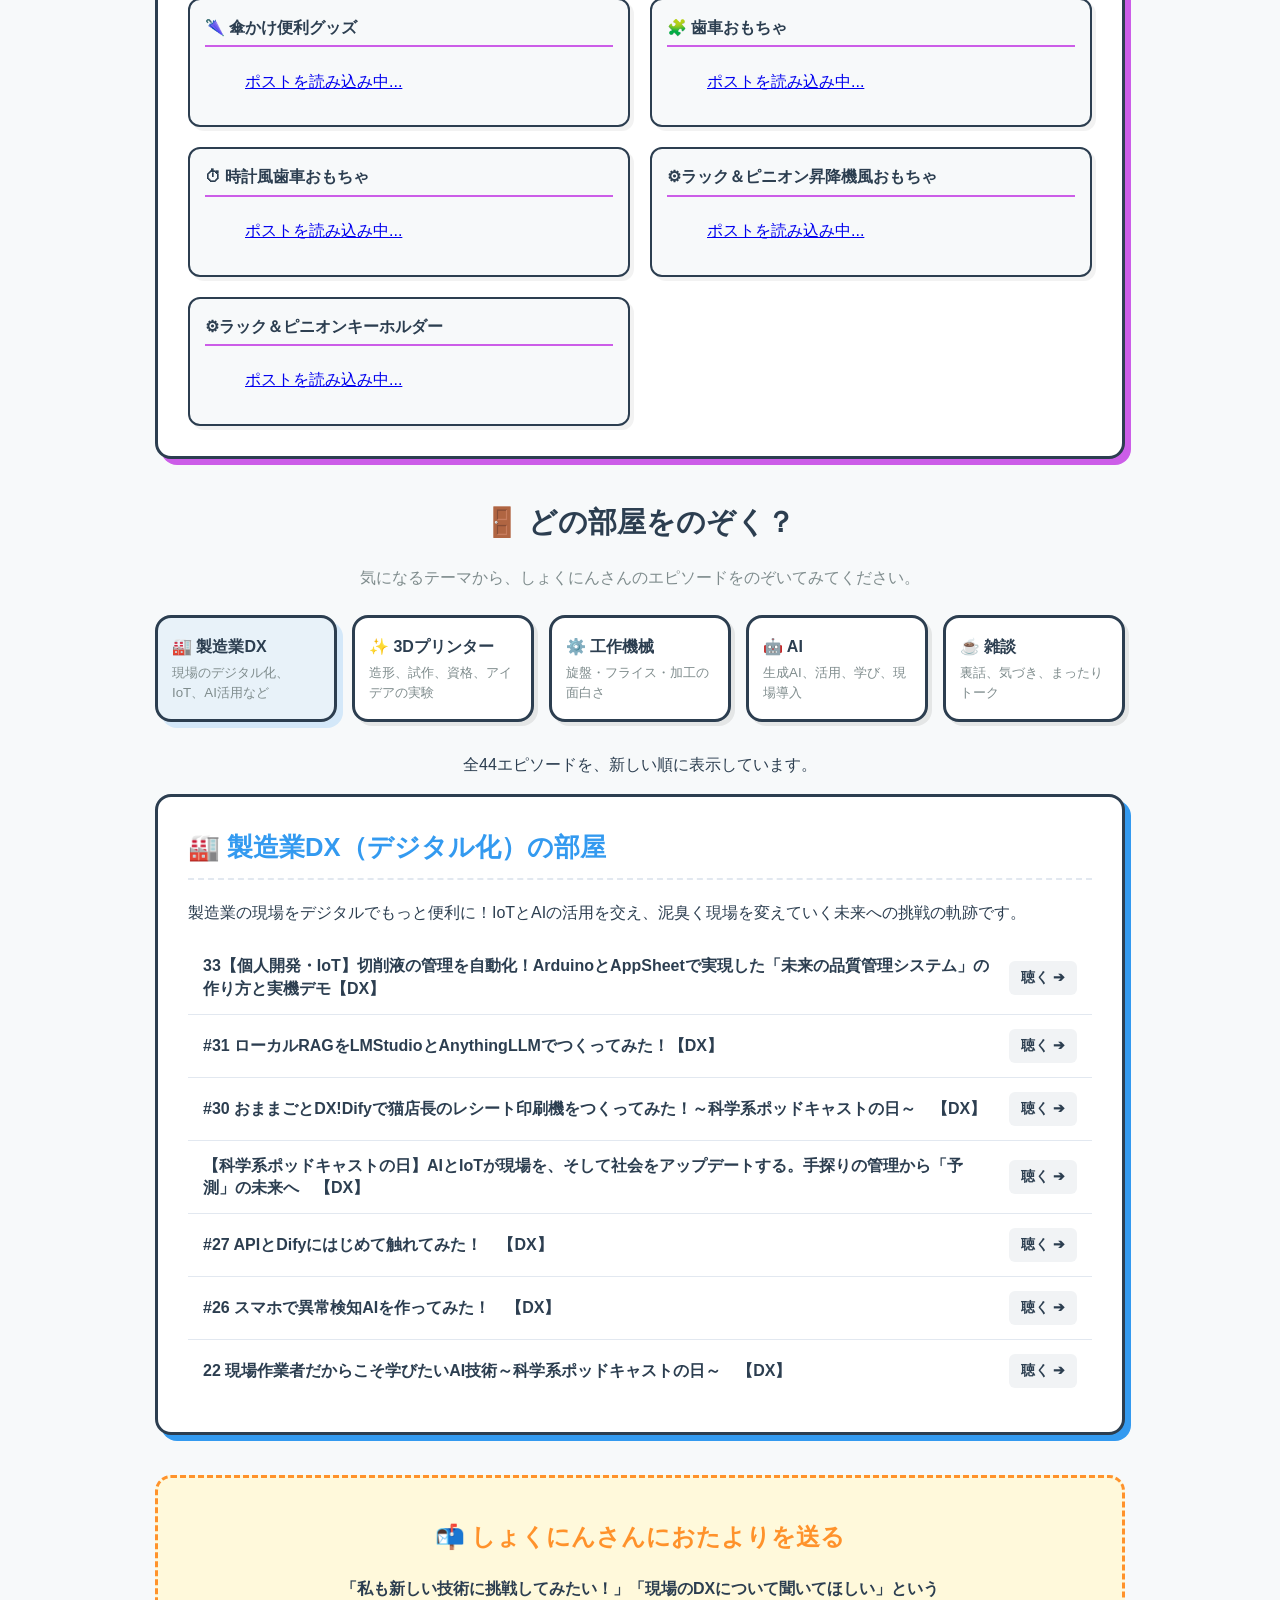
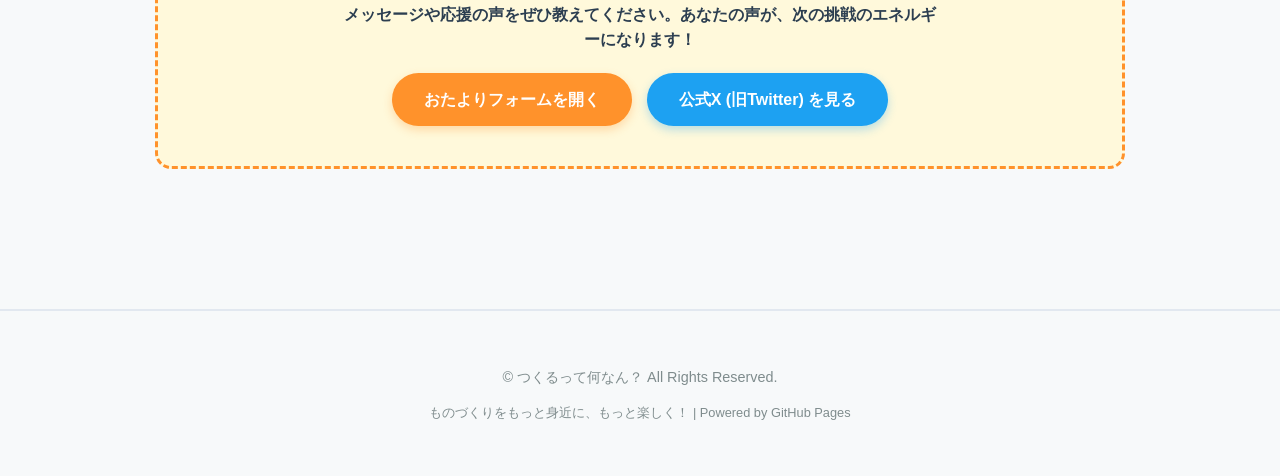
==== commit 13a76d40: "Update index.html" ====
--- a/index.html
+++ b/index.html
@@ -748,7 +748,7 @@
  
       <section id="hero" class="hero-video-section">
           <video class="hero-video-bg" autoplay muted loop playsinline preload="metadata" poster="hero-poster.jpg" aria-hidden="true">
-              <source src="hero.mp4" type="video/mp4">
+              <source src="hero.mp4?v=2" type="video/mp4">
           </video>
           <div class="hero-video-overlay"></div>
           <div class="hero-video-content">
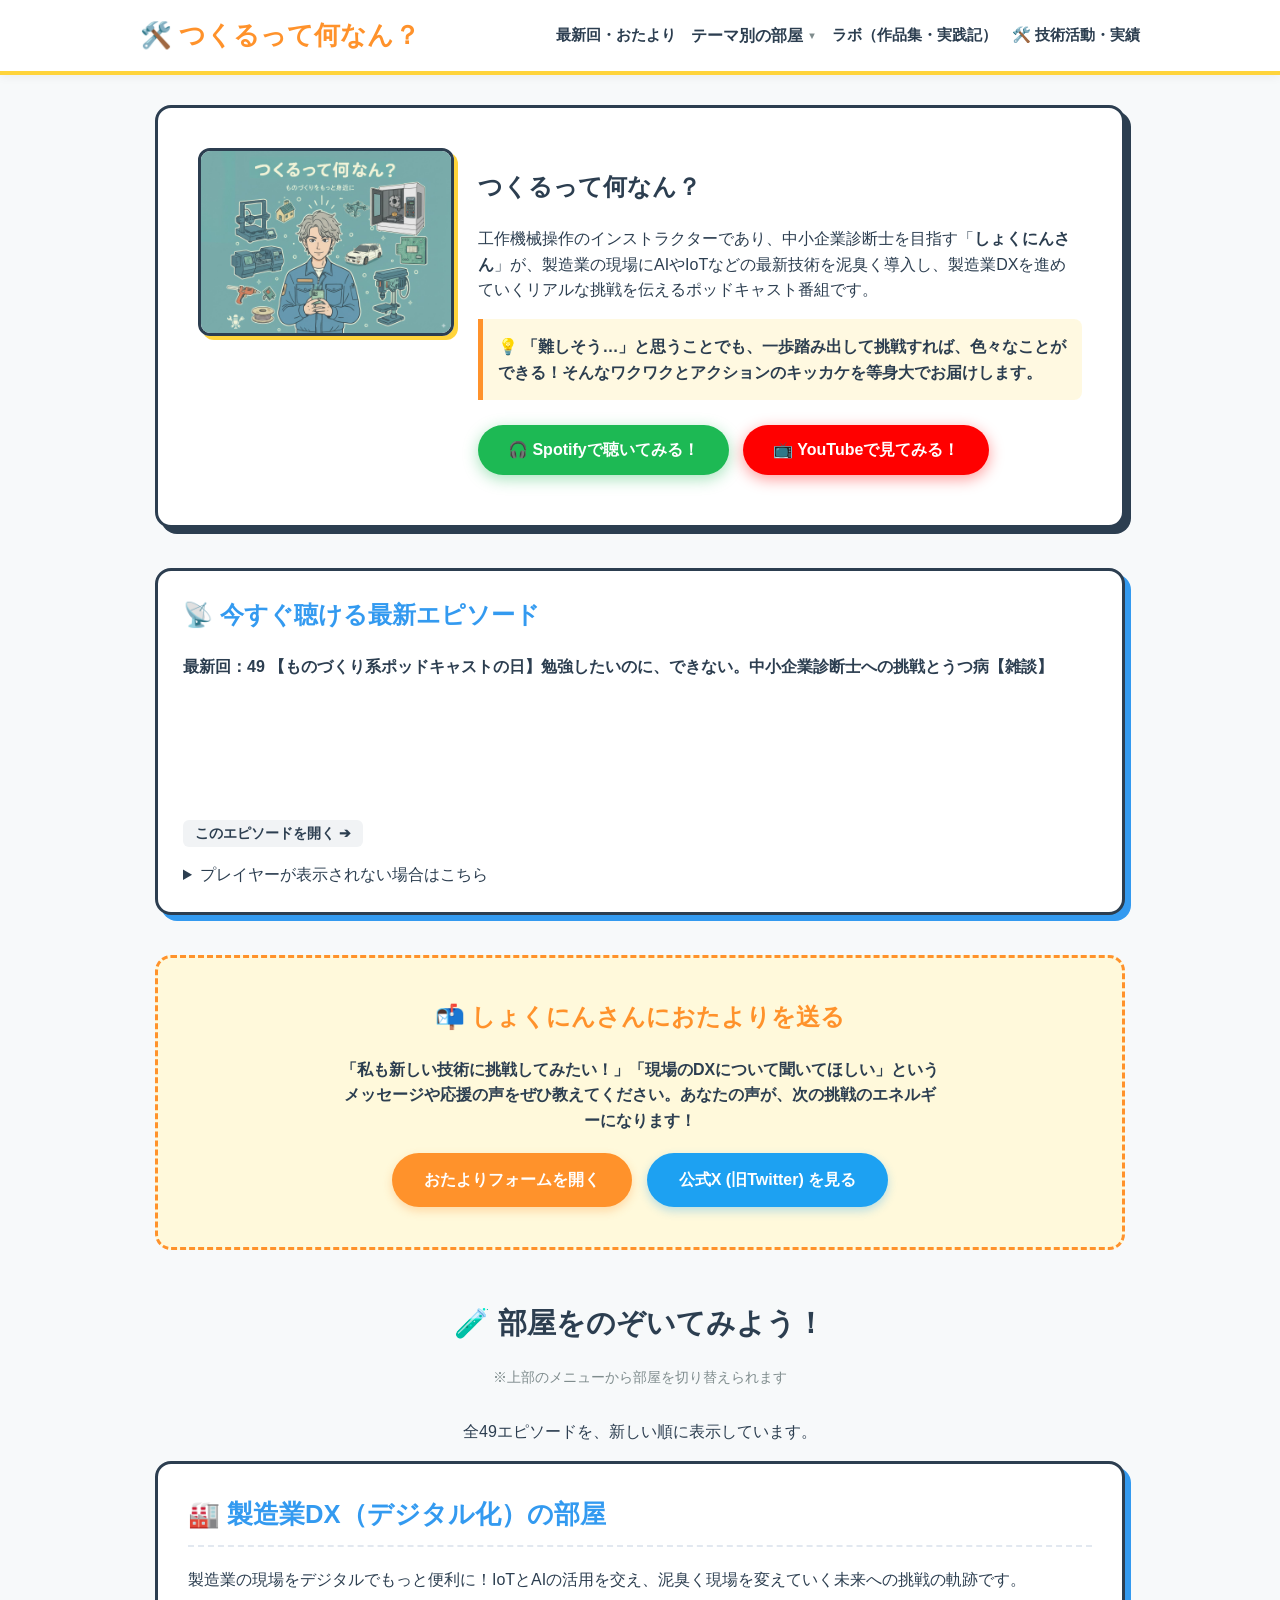
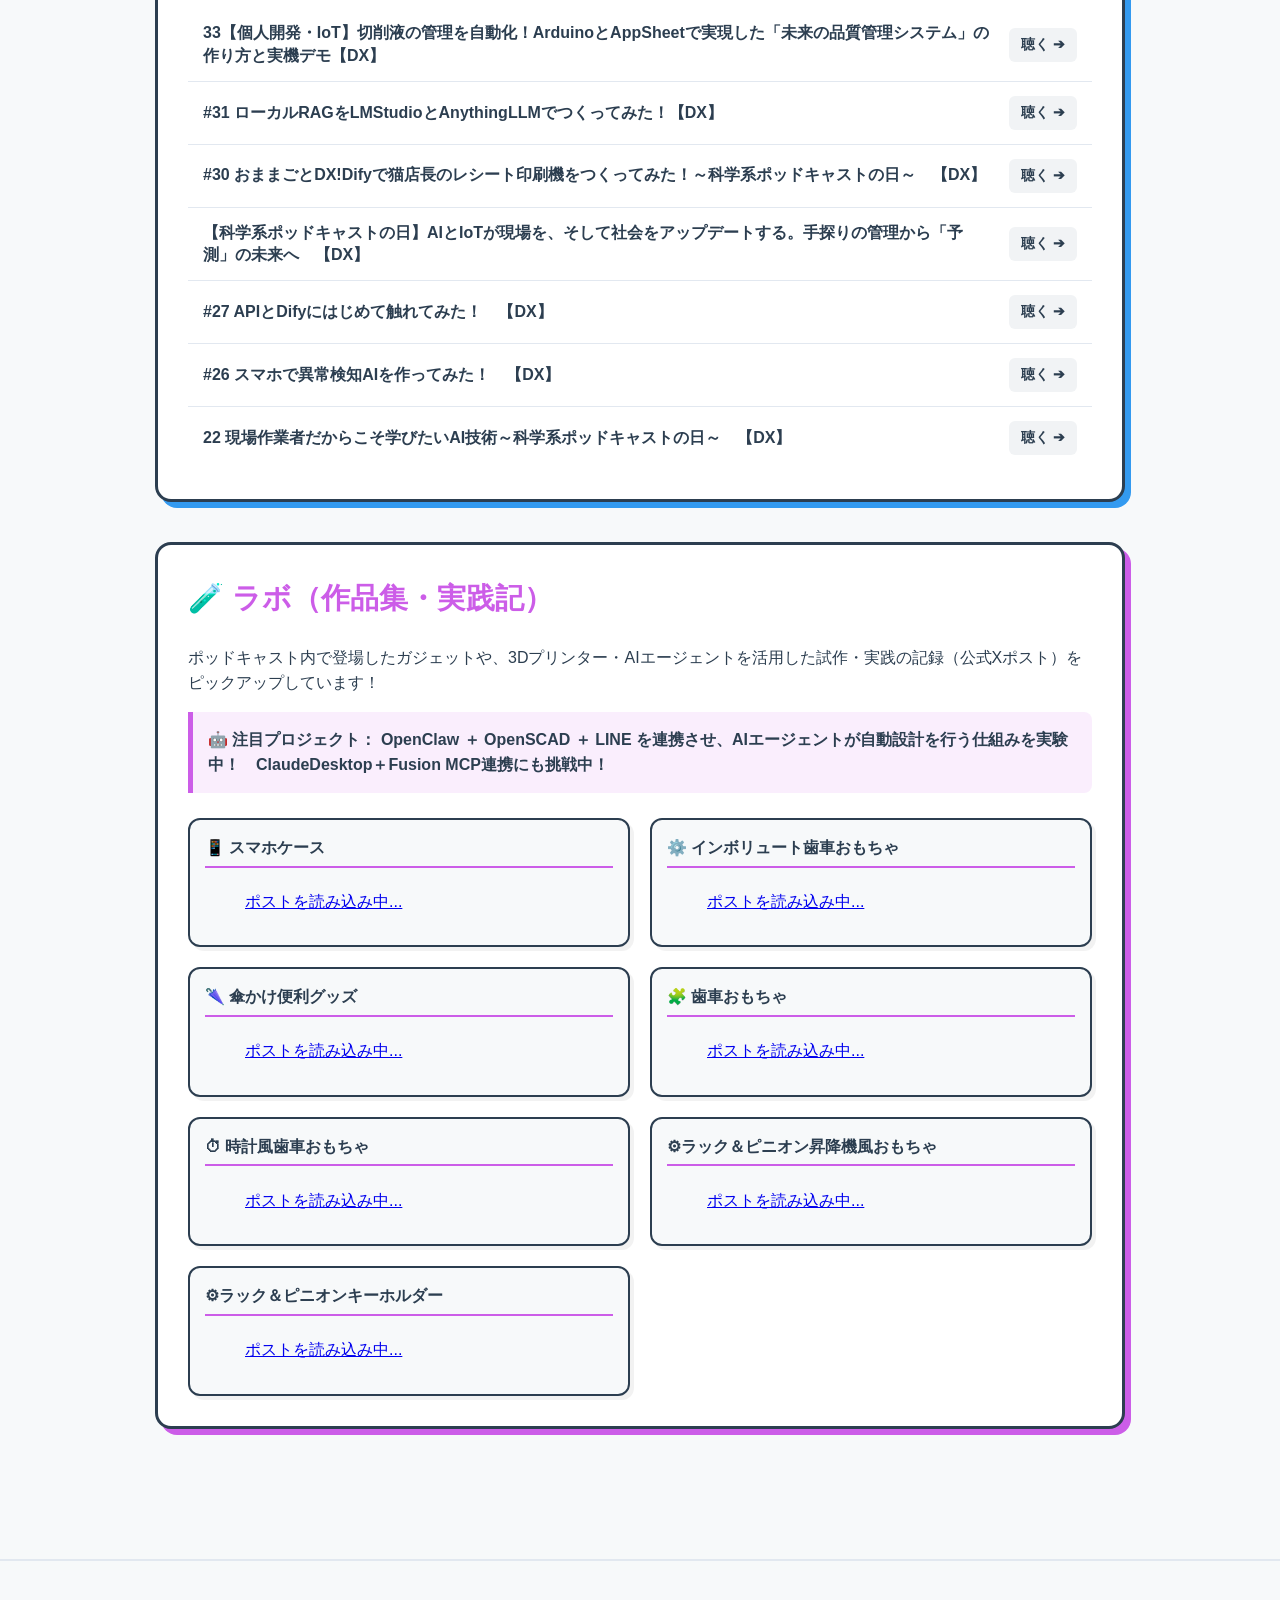
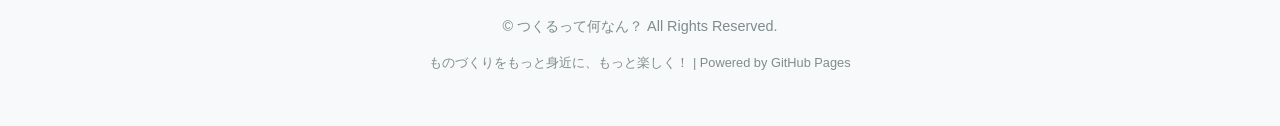
==== commit 31516e90: "Add files via upload" ====
--- a/index.html
+++ b/index.html
@@ -388,222 +388,6 @@
           margin-top: 60px;
       }
 
-
-
-      /* --- 映像ヒーロー --- */
-      .hero-video-section {
-          position: relative;
-          overflow: hidden;
-          min-height: 520px;
-          border: 3px solid var(--text-main);
-          border-radius: 20px;
-          margin-bottom: 40px;
-          background: #111827;
-          box-shadow: 6px 6px 0px var(--text-main);
-      }
-
-      .hero-video-bg {
-          position: absolute;
-          inset: 0;
-          width: 100%;
-          height: 100%;
-          object-fit: cover;
-      }
-
-      .hero-video-overlay {
-          position: absolute;
-          inset: 0;
-          background:
-              linear-gradient(135deg, rgba(12, 18, 29, 0.78), rgba(44, 62, 80, 0.48)),
-              linear-gradient(180deg, rgba(0, 0, 0, 0.10), rgba(0, 0, 0, 0.38));
-      }
-
-      .hero-video-content {
-          position: relative;
-          z-index: 2;
-          min-height: 520px;
-          display: flex;
-          flex-direction: column;
-          justify-content: center;
-          max-width: 760px;
-          margin: 0 auto;
-          padding: 56px 48px;
-          color: #FFFFFF;
-          text-align: center;
-          align-items: center;
-      }
-
-      .hero-kicker {
-          display: inline-flex;
-          align-items: center;
-          gap: 8px;
-          width: fit-content;
-          margin-bottom: 18px;
-          padding: 8px 14px;
-          border-radius: 999px;
-          background: rgba(255, 255, 255, 0.14);
-          border: 1px solid rgba(255, 255, 255, 0.18);
-          font-size: 0.9rem;
-          font-weight: 800;
-          letter-spacing: 0.03em;
-      }
-
-      .hero-video-content h1 {
-          font-size: 3rem;
-          line-height: 1.15;
-          margin: 0 0 16px 0;
-          color: #FFFFFF;
-      }
-
-      .hero-lead {
-          font-size: 1.15rem;
-          line-height: 1.8;
-          margin: 0 0 24px 0;
-          color: rgba(255, 255, 255, 0.95);
-      }
-
-      .hero-badges {
-          display: flex;
-          flex-wrap: wrap;
-          gap: 10px;
-          margin-bottom: 22px;
-          justify-content: center;
-      }
-
-      .hero-badges span {
-          display: inline-flex;
-          align-items: center;
-          gap: 6px;
-          background: rgba(255, 255, 255, 0.14);
-          border: 1px solid rgba(255, 255, 255, 0.18);
-          border-radius: 999px;
-          padding: 8px 14px;
-          font-size: 0.95rem;
-          font-weight: 700;
-      }
-
-      .hero-actions {
-          display: flex;
-          flex-wrap: wrap;
-          gap: 12px;
-          margin-top: 6px;
-          justify-content: center;
-      }
-
-      .btn-hero-primary,
-      .btn-hero-secondary {
-          display: inline-flex;
-          align-items: center;
-          justify-content: center;
-          gap: 8px;
-          padding: 14px 24px;
-          border-radius: 999px;
-          text-decoration: none;
-          font-weight: 900;
-          transition: transform 0.2s ease, box-shadow 0.2s ease;
-      }
-
-      .btn-hero-primary {
-          background: var(--accent-yellow);
-          color: var(--text-main);
-          box-shadow: 0 8px 20px rgba(255, 212, 59, 0.25);
-      }
-
-      .btn-hero-secondary {
-          background: rgba(255, 255, 255, 0.16);
-          color: #FFFFFF;
-          border: 1px solid rgba(255, 255, 255, 0.24);
-      }
-
-      .btn-hero-primary:hover,
-      .btn-hero-secondary:hover {
-          transform: translateY(-2px);
-      }
-
-      .hero-caption {
-          margin-top: 18px;
-          font-size: 0.92rem;
-          color: rgba(255, 255, 255, 0.8);
-      }
-
-      .latest-feature {
-          display: flex;
-          gap: 24px;
-          align-items: flex-start;
-      }
-
-      .latest-art {
-          width: 180px;
-          flex-shrink: 0;
-      }
-
-      .latest-art img {
-          width: 100%;
-          display: block;
-          height: auto;
-          border-radius: 14px;
-          border: 3px solid var(--text-main);
-          box-shadow: 4px 4px 0px var(--accent-yellow);
-      }
-
-      .latest-content {
-          flex: 1;
-          min-width: 0;
-      }
-
-      .room-switch-grid {
-          display: grid;
-          grid-template-columns: repeat(auto-fit, minmax(160px, 1fr));
-          gap: 15px;
-          margin: 24px 0 30px;
-      }
-
-      .room-switch-btn {
-          width: 100%;
-          text-align: left;
-          background: var(--bg-white);
-          border: 3px solid var(--text-main);
-          border-radius: 16px;
-          padding: 16px 14px;
-          box-shadow: 4px 4px 0px rgba(0, 0, 0, 0.08);
-          cursor: pointer;
-          font: inherit;
-          color: var(--text-main);
-          transition: transform 0.2s ease, box-shadow 0.2s ease, background-color 0.2s ease;
-      }
-
-      .room-switch-btn strong {
-          display: block;
-          font-size: 1rem;
-          margin-bottom: 4px;
-      }
-
-      .room-switch-btn small {
-          display: block;
-          color: var(--text-sub);
-          line-height: 1.5;
-      }
-
-      .room-switch-btn:hover {
-          transform: translateY(-2px);
-      }
-
-      .room-switch-btn.is-active {
-          background: rgba(51, 154, 240, 0.08);
-          box-shadow: 6px 6px 0px rgba(51, 154, 240, 0.18);
-      }
-
-      @media (prefers-reduced-motion: reduce) {
-          .hero-video-bg {
-              display: none;
-          }
-
-          .hero-video-section {
-              background: linear-gradient(135deg, rgba(12, 18, 29, 0.92), rgba(44, 62, 80, 0.70)), url('hero-poster.jpg') center/cover no-repeat;
-          }
-      }
-
-
       /* スマートフォン用の画面調整 */
       @media (max-width: 768px) {
           header {
@@ -665,47 +449,6 @@
           .listen-link {
               align-self: flex-end;
           }
-
-          .hero-video-section {
-              min-height: 460px;
-          }
-          .hero-video-content {
-              min-height: 460px;
-              padding: 36px 22px;
-          }
-          .hero-video-content h1 {
-              font-size: 2.1rem;
-          }
-          .hero-lead {
-              font-size: 1rem;
-          }
-          .hero-badges {
-              gap: 8px;
-          }
-          .hero-badges span {
-              font-size: 0.88rem;
-          }
-          .hero-actions {
-              flex-direction: column;
-              align-items: center;
-              width: 100%;
-          }
-          .btn-hero-primary,
-          .btn-hero-secondary {
-              width: min(100%, 320px);
-              box-sizing: border-box;
-          }
-          .latest-feature {
-              flex-direction: column;
-          }
-          .latest-art {
-              width: 100%;
-              max-width: 180px;
-          }
-          .room-switch-grid {
-              grid-template-columns: 1fr;
-          }
-
           .contact-buttons {
               flex-direction: column;
               align-items: stretch;
@@ -724,11 +467,10 @@
       <div class="header-container">
           <a href="#" class="logo">🛠️ つくるって何なん？</a>
           <nav>
-                <a href="#latest">最新回</a>
-                <a href="#lab">最近つくったもの</a>
-
+                <a href="#latest">最新回・おたより</a>
+                 
                 <div class="nav-item">
-                    <span class="dropdown-toggle" style="font-weight: bold; color: var(--text-main);">部屋をのぞく</span>
+                    <span class="dropdown-toggle" style="font-weight: bold; color: var(--text-main);">テーマ別の部屋</span>
                     <ul class="dropdown-menu">
                         <li><a href="#rooms" onclick="showRoom('room-dx')">🏭 製造業DX</a></li>
                         <li><a href="#rooms" onclick="showRoom('room-3d')">✨ 3Dプリンター</a></li>
@@ -739,55 +481,101 @@
                     </ul>
                 </div>
 
-                <a href="#otayori">おたより</a>
+                <a href="#lab">ラボ（作品集・実践記）</a>
+                <a href="portfolio.html">🛠️ 技術活動・実績</a>
           </nav>
       </div>
   </header>
  
   <div class="container">
  
-      <section id="hero" class="hero-video-section">
-          <video class="hero-video-bg" autoplay muted loop playsinline preload="metadata" poster="hero-poster.jpg" aria-hidden="true">
-              <source src="hero.mp4?v=2" type="video/mp4">
-          </video>
-          <div class="hero-video-overlay"></div>
-          <div class="hero-video-content">
-              <div class="hero-kicker">🚀 ものづくりのワクワクを発信中</div>
-              <h1>つくるって何なん？</h1>
-              <p class="hero-lead">AI × 工作機械 × 3Dプリンター。<br>しょくにんさんが、つくる楽しさとリアルな挑戦をポッドキャストで発信しています。</p>
-
-              <div class="hero-badges">
-                  <span>🤖 AI</span>
-                  <span>⚙️ 工作機械</span>
-                  <span>✨ 3Dプリンター</span>
-              </div>
-
-              <div class="hero-actions">
-                  <a href="#latest" class="btn-hero-primary">🎧 最新回を聴く</a>
-                  <a href="https://www.youtube.com/channel/UCNb-dMM0Q_6WHa072qbMiFA" target="_blank" rel="noopener noreferrer" class="btn-hero-secondary">▶ YouTubeを見る</a>
-              </div>
-
+      <section class="hero-flex">
+          <div class="hero-image-area">
+                <img src="jacket.png" alt="番組ジャケット" onerror="this.src='https://images.unsplash.com/photo-1531403009284-440f080d1e12?w=500&auto=format&fit=crop&q=60'">
+          </div>
+          <div class="hero-text-area">
+                <h1>つくるって何なん？</h1>
+                <p>工作機械操作のインストラクターであり、中小企業診断士を目指す「<strong>しょくにんさん</strong>」が、製造業の現場にAIやIoTなどの最新技術を泥臭く導入し、製造業DXを進めていくリアルな挑戦を伝えるポッドキャスト番組です。</p>
+                 
+                <div class="action-box">
+                    💡 「難しそう…」と思うことでも、一歩踏み出して挑戦すれば、色々なことができる！そんなワクワクとアクションのキッカケを等身大でお届けします。
+                </div>
+ 
+              <a href="https://open.spotify.com/show/0cvfNyNphMFJvcEDbmEgAp" target="_blank" style="display: inline-block; background-color: #1DB954; color: white; padding: 12px 30px; border-radius: 30px; text-decoration: none; font-weight: bold; box-shadow: 0 4px 15px rgba(29, 185, 84, 0.4); margin-right: 10px; margin-bottom: 10px;">
+                  <span>🎧 Spotifyで聴いてみる！</span>
+               </a>
+              <a href="https://www.youtube.com/channel/UCNb-dMM0Q_6WHa072qbMiFA" target="_blank" style="display: inline-block; background-color: #FF0000; color: white; padding: 12px 30px; border-radius: 30px; text-decoration: none; font-weight: bold; box-shadow: 0 4px 15px rgba(255, 0, 0, 0.4); margin-bottom: 10px;">
+                  <span>📺 YouTubeで見てみる！</span>
+              </a>         
           </div>
       </section>
  
       <section id="latest" class="player-section">
-          <h2 style="margin-top:0; font-weight:900; color:var(--accent-blue);">🎧 NEW EPISODE</h2>
-          <div class="latest-feature">
-              <div class="latest-art">
-                  <img src="jacket.png" alt="番組ジャケット" onerror="this.src='https://images.unsplash.com/photo-1531403009284-440f080d1e12?w=500&auto=format&fit=crop&q=60'">
-              </div>
-              <div class="latest-content">
-                  <p id="latest-title" style="font-weight: bold; color: var(--text-main); margin-top: 0; margin-bottom: 15px; font-size: 1.05rem;">最新回を読み込んでいます...</p>
-                  <div id="player-container">
-                      <p style="color:var(--text-sub);">読み込み中...</p>
-                  </div>
-              </div>
+          <h2 style="margin-top:0; font-weight:900; color:var(--accent-blue);">📡 今すぐ聴ける最新エピソード</h2>
+          <p id="latest-title" style="font-weight: bold; color: var(--text-main); margin-bottom: 15px;">最新回を読み込んでいます...</p>
+          
+          <div id="player-container">
+              <p style="color:var(--text-sub);">読み込み中...</p>
           </div>
       </section>
  
+      <section id="otayori" class="contact-section">
+          <h2 style="color: var(--accent-orange); margin-top: 0; font-weight:900;">📬 しょくにんさんにおたよりを送る</h2>
+          <p style="max-width: 600px; margin: 0 auto; font-weight: bold;">
+                「私も新しい技術に挑戦してみたい！」「現場のDXについて聞いてほしい」というメッセージや応援の声をぜひ教えてください。あなたの声が、次の挑戦のエネルギーになります！
+          </p>
+          <div class="contact-buttons">
+              <a href="https://docs.google.com/forms/d/e/1FAIpQLSfpQyxuZEk4K7SZL8uT_UPF9QvhZTEKtKvFcpPB-wWZNB4K4A/viewform?usp=dialog" target="_blank" class="btn-orange">おたよりフォームを開く</a>
+              <a href="https://x.com/syokuninradio" target="_blank" class="btn-orange" style="background-color: #1DA1F2; box-shadow: 0 4px 10px rgba(29, 161, 242, 0.3);">公式X (旧Twitter) を見る</a>
+          </div>
+      </section>
+ 
+      <section id="rooms">
+          <h2 style="font-size:1.8rem; font-weight:900; text-align:center; margin-bottom:20px;">🧪 部屋をのぞいてみよう！</h2>
+          <p style="text-align: center; color: var(--text-sub); margin-bottom: 30px; font-size: 0.9rem;">※上部のメニューから部屋を切り替えられます</p>
+ 
+<p id="episode-status" role="status" aria-live="polite" style="text-align:center;">エピソードを読み込んでいます...</p>
+          <noscript><p>エピソード一覧の表示にはJavaScriptが必要です。<a href="https://open.spotify.com/show/0cvfNyNphMFJvcEDbmEgAp">Spotifyで全エピソードを聴く</a></p></noscript>
+
+<div id="room-dx" class="room-section active" style="--room-color: var(--accent-blue);">
+    <h3 class="room-header" style="color:var(--accent-blue);">🏭 製造業DX（デジタル化）の部屋</h3>
+    <p>製造業の現場をデジタルでもっと便利に！IoTとAIの活用を交え、泥臭く現場を変えていく未来への挑戦の軌跡です。</p>
+    <ul id="episode-dx" class="episode-list"><li class="episode-item">エピソードを読み込んでいます...</li></ul>
+</div>
+
+<div id="room-3d" class="room-section" style="--room-color: var(--accent-green);">
+    <h3 class="room-header" style="color:var(--accent-green);">✨ 3Dプリンターの部屋</h3>
+    <p>形のないアイデアが目の前で立体になっていく感動！初心者向けの選び方から、資格取得まで挑戦しています。</p>
+    <ul id="episode-3d" class="episode-list"><li class="episode-item">エピソードを読み込んでいます...</li></ul>
+</div>
+
+<div id="room-machine" class="room-section" style="--room-color: var(--accent-orange);">
+    <h3 class="room-header" style="color:var(--accent-orange);">⚙️ 工作機械の部屋</h3>
+    <p>ものづくりの王様、工作機械！現役インストラクターの視点から、工作機械の面白さを伝えます。</p>
+    <ul id="episode-machine" class="episode-list"><li class="episode-item">エピソードを読み込んでいます...</li></ul>
+</div>
+
+<div id="room-ai" class="room-section" style="--room-color: var(--accent-purple);">
+    <h3 class="room-header" style="color:var(--accent-purple);">🤖 AI（人工知能）の部屋</h3>
+    <p>AI活用の資格（G検定）を持つしょくにんさんが、AIを誰でも扱える道具へと変えていく部屋です。</p>
+    <ul id="episode-ai" class="episode-list"><li class="episode-item">エピソードを読み込んでいます...</li></ul>
+</div>
+
+<div id="room-talk" class="room-section" style="--room-color: var(--accent-orange);">
+    <h3 class="room-header" style="color:var(--accent-orange);">☕ 雑談・まったりの部屋</h3>
+    <p>ものづくりの裏話から、日常のちょっとした気づきまで。ゆるりと語るリラックスエピソードです。</p>
+    <ul id="episode-talk" class="episode-list"><li class="episode-item">エピソードを読み込んでいます...</li></ul>
+</div>
+      <div id="room-other" class="room-section" hidden style="--room-color: var(--accent-yellow);">
+    <h3 class="room-header">📚 その他のエピソード</h3>
+    <p>テーマが付いていない回も、こちらからお聴きいただけます。</p>
+    <ul id="episode-other" class="episode-list"></ul>
+</div>
+      </section>
+
       <section id="lab" class="lab-section">
-          <h2 style="font-size:1.8rem; font-weight:900; color:var(--accent-purple); margin-top:0;">🧪 最近つくったもの</h2>
-          <p>ポッドキャストや日々の実験で生まれた作品・試作・チャレンジの記録です。まずは今までどおり、公式Xの投稿をベースに紹介しています。</p>
+          <h2 style="font-size:1.8rem; font-weight:900; color:var(--accent-purple); margin-top:0;">🧪 ラボ（作品集・実践記）</h2>
+          <p>ポッドキャスト内で登場したガジェットや、3Dプリンター・AIエージェントを活用した試作・実践の記録（公式Xポスト）をピックアップしています！</p>
            
           <div class="action-box" style="border-left-color: var(--accent-purple); background-color: rgba(204, 93, 232, 0.1);">
               🤖 <strong>注目プロジェクト：</strong> OpenClaw ＋ OpenSCAD ＋ LINE を連携させ、AIエージェントが自動設計を行う仕組みを実験中！　ClaudeDesktop＋Fusion MCP連携にも挑戦中！
@@ -845,85 +633,6 @@
 </div>
       </section>
  
-      <section id="rooms">
-          <h2 style="font-size:1.8rem; font-weight:900; text-align:center; margin-bottom:20px;">🚪 どの部屋をのぞく？</h2>
-          <p style="text-align: center; color: var(--text-sub); margin-bottom: 10px; font-size: 1rem;">気になるテーマから、しょくにんさんのエピソードをのぞいてみてください。</p>
-
-          <div class="room-switch-grid" aria-label="テーマ別の部屋一覧">
-              <button type="button" class="room-switch-btn is-active" data-room="room-dx" onclick="showRoom('room-dx')">
-                  <strong>🏭 製造業DX</strong>
-                  <small>現場のデジタル化、IoT、AI活用など</small>
-              </button>
-              <button type="button" class="room-switch-btn" data-room="room-3d" onclick="showRoom('room-3d')">
-                  <strong>✨ 3Dプリンター</strong>
-                  <small>造形、試作、資格、アイデアの実験</small>
-              </button>
-              <button type="button" class="room-switch-btn" data-room="room-machine" onclick="showRoom('room-machine')">
-                  <strong>⚙️ 工作機械</strong>
-                  <small>旋盤・フライス・加工の面白さ</small>
-              </button>
-              <button type="button" class="room-switch-btn" data-room="room-ai" onclick="showRoom('room-ai')">
-                  <strong>🤖 AI</strong>
-                  <small>生成AI、活用、学び、現場導入</small>
-              </button>
-              <button type="button" class="room-switch-btn" data-room="room-talk" onclick="showRoom('room-talk')">
-                  <strong>☕ 雑談</strong>
-                  <small>裏話、気づき、まったりトーク</small>
-              </button>
-          </div>
-
-<p id="episode-status" role="status" aria-live="polite" style="text-align:center;">エピソードを読み込んでいます...</p>
-          <noscript><p>エピソード一覧の表示にはJavaScriptが必要です。<a href="https://open.spotify.com/show/0cvfNyNphMFJvcEDbmEgAp">Spotifyで全エピソードを聴く</a></p></noscript>
-
-<div id="room-dx" class="room-section active" style="--room-color: var(--accent-blue);">
-    <h3 class="room-header" style="color:var(--accent-blue);">🏭 製造業DX（デジタル化）の部屋</h3>
-    <p>製造業の現場をデジタルでもっと便利に！IoTとAIの活用を交え、泥臭く現場を変えていく未来への挑戦の軌跡です。</p>
-    <ul id="episode-dx" class="episode-list"><li class="episode-item">エピソードを読み込んでいます...</li></ul>
-</div>
-
-<div id="room-3d" class="room-section" style="--room-color: var(--accent-green);">
-    <h3 class="room-header" style="color:var(--accent-green);">✨ 3Dプリンターの部屋</h3>
-    <p>形のないアイデアが目の前で立体になっていく感動！初心者向けの選び方から、資格取得まで挑戦しています。</p>
-    <ul id="episode-3d" class="episode-list"><li class="episode-item">エピソードを読み込んでいます...</li></ul>
-</div>
-
-<div id="room-machine" class="room-section" style="--room-color: var(--accent-orange);">
-    <h3 class="room-header" style="color:var(--accent-orange);">⚙️ 工作機械の部屋</h3>
-    <p>ものづくりの王様、工作機械！現役インストラクターの視点から、工作機械の面白さを伝えます。</p>
-    <ul id="episode-machine" class="episode-list"><li class="episode-item">エピソードを読み込んでいます...</li></ul>
-</div>
-
-<div id="room-ai" class="room-section" style="--room-color: var(--accent-purple);">
-    <h3 class="room-header" style="color:var(--accent-purple);">🤖 AI（人工知能）の部屋</h3>
-    <p>AI活用の資格（G検定）を持つしょくにんさんが、AIを誰でも扱える道具へと変えていく部屋です。</p>
-    <ul id="episode-ai" class="episode-list"><li class="episode-item">エピソードを読み込んでいます...</li></ul>
-</div>
-
-<div id="room-talk" class="room-section" style="--room-color: var(--accent-orange);">
-    <h3 class="room-header" style="color:var(--accent-orange);">☕ 雑談・まったりの部屋</h3>
-    <p>ものづくりの裏話から、日常のちょっとした気づきまで。ゆるりと語るリラックスエピソードです。</p>
-    <ul id="episode-talk" class="episode-list"><li class="episode-item">エピソードを読み込んでいます...</li></ul>
-</div>
-      <div id="room-other" class="room-section" hidden style="--room-color: var(--accent-yellow);">
-    <h3 class="room-header">📚 その他のエピソード</h3>
-    <p>テーマが付いていない回も、こちらからお聴きいただけます。</p>
-    <ul id="episode-other" class="episode-list"></ul>
-</div>
-      </section>
- 
-      <section id="otayori" class="contact-section">
-          <h2 style="color: var(--accent-orange); margin-top: 0; font-weight:900;">📬 しょくにんさんにおたよりを送る</h2>
-          <p style="max-width: 600px; margin: 0 auto; font-weight: bold;">
-                「私も新しい技術に挑戦してみたい！」「現場のDXについて聞いてほしい」というメッセージや応援の声をぜひ教えてください。あなたの声が、次の挑戦のエネルギーになります！
-          </p>
-          <div class="contact-buttons">
-              <a href="https://docs.google.com/forms/d/e/1FAIpQLSfpQyxuZEk4K7SZL8uT_UPF9QvhZTEKtKvFcpPB-wWZNB4K4A/viewform?usp=dialog" target="_blank" class="btn-orange">おたよりフォームを開く</a>
-              <a href="https://x.com/syokuninradio" target="_blank" class="btn-orange" style="background-color: #1DA1F2; box-shadow: 0 4px 10px rgba(29, 161, 242, 0.3);">公式X (旧Twitter) を見る</a>
-          </div>
-      </section>
-
-      
- 
   </div>
 
   <footer>
@@ -950,9 +659,6 @@
           if (!target) return;
           document.querySelectorAll('.room-section').forEach(room => {
               room.classList.toggle('active', room === target);
-          });
-          document.querySelectorAll('.room-switch-btn').forEach(button => {
-              button.classList.toggle('is-active', button.dataset.room === roomId);
           });
       }
 
@@ -1084,7 +790,6 @@
       }
 
       document.addEventListener('DOMContentLoaded', () => {
-          showRoom('room-dx');
           loadEpisodes();
           refreshXEmbed();
       });
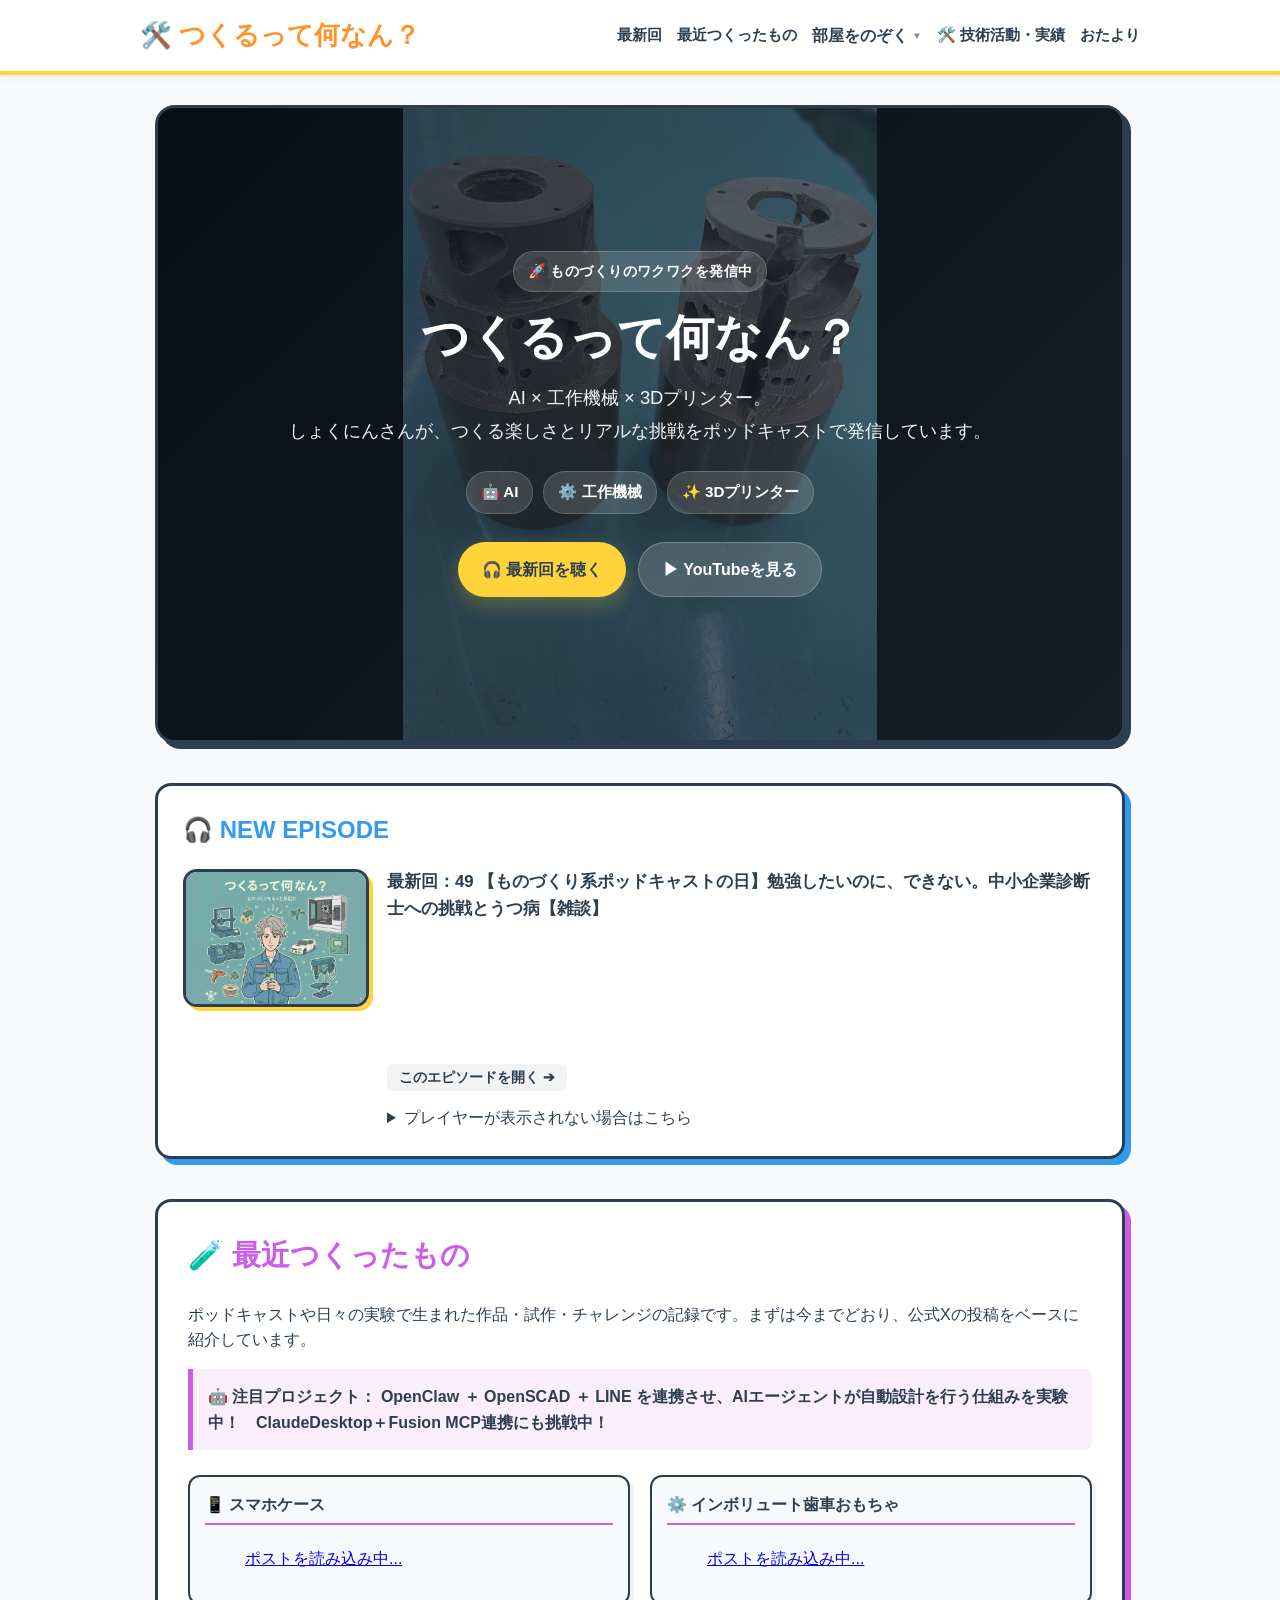
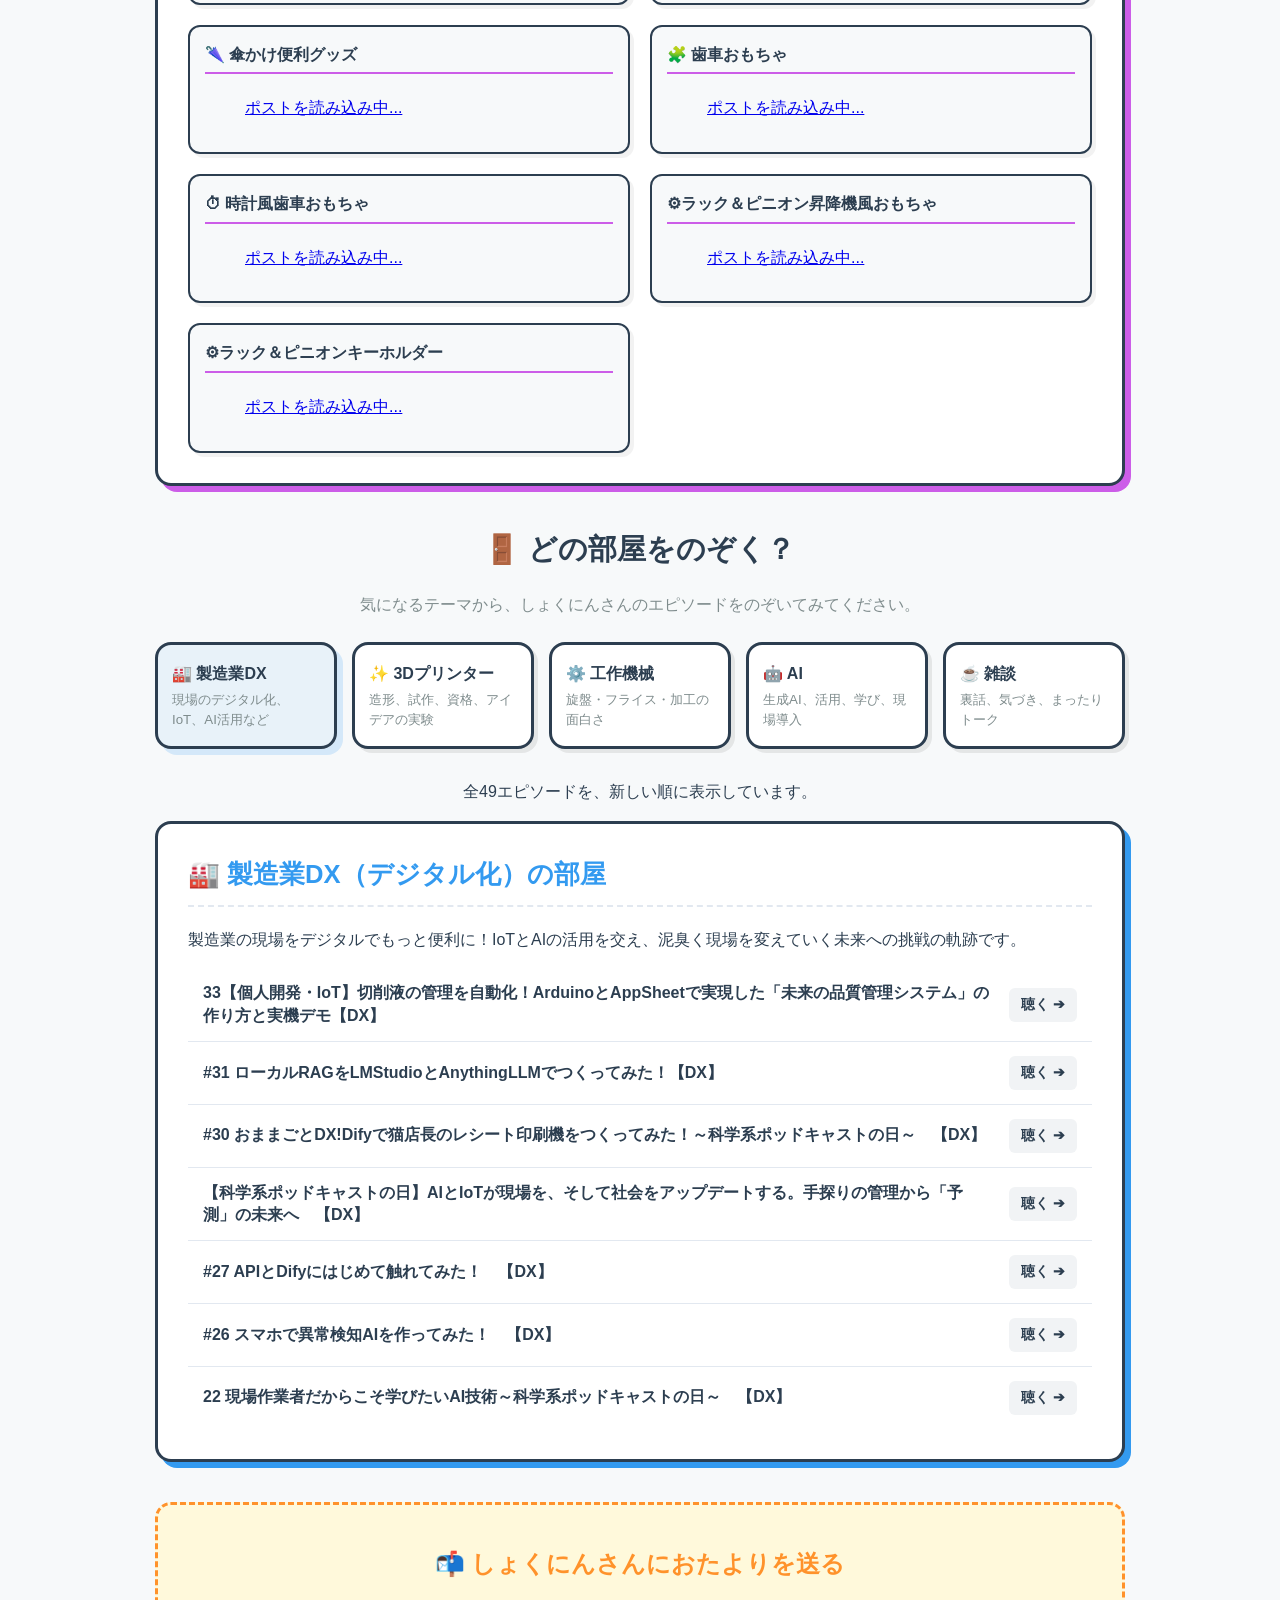
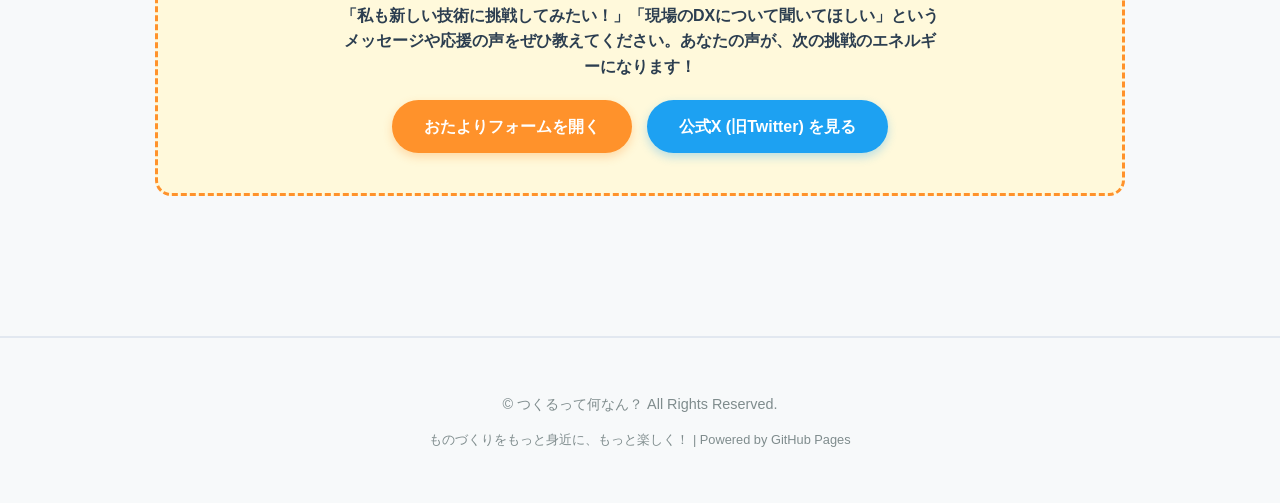
==== commit ecf26d96: "Add files via upload" ====
--- a/index.html
+++ b/index.html
@@ -388,6 +388,222 @@
           margin-top: 60px;
       }
 
+
+
+      /* --- 映像ヒーロー --- */
+      .hero-video-section {
+          position: relative;
+          overflow: hidden;
+          min-height: 520px;
+          border: 3px solid var(--text-main);
+          border-radius: 20px;
+          margin-bottom: 40px;
+          background: #111827;
+          box-shadow: 6px 6px 0px var(--text-main);
+      }
+
+      .hero-video-bg {
+          position: absolute;
+          inset: 0;
+          width: 100%;
+          height: 100%;
+          object-fit: cover;
+      }
+
+      .hero-video-overlay {
+          position: absolute;
+          inset: 0;
+          background:
+              linear-gradient(135deg, rgba(12, 18, 29, 0.78), rgba(44, 62, 80, 0.48)),
+              linear-gradient(180deg, rgba(0, 0, 0, 0.10), rgba(0, 0, 0, 0.38));
+      }
+
+      .hero-video-content {
+          position: relative;
+          z-index: 2;
+          min-height: 520px;
+          display: flex;
+          flex-direction: column;
+          justify-content: center;
+          max-width: 760px;
+          margin: 0 auto;
+          padding: 56px 48px;
+          color: #FFFFFF;
+          text-align: center;
+          align-items: center;
+      }
+
+      .hero-kicker {
+          display: inline-flex;
+          align-items: center;
+          gap: 8px;
+          width: fit-content;
+          margin-bottom: 18px;
+          padding: 8px 14px;
+          border-radius: 999px;
+          background: rgba(255, 255, 255, 0.14);
+          border: 1px solid rgba(255, 255, 255, 0.18);
+          font-size: 0.9rem;
+          font-weight: 800;
+          letter-spacing: 0.03em;
+      }
+
+      .hero-video-content h1 {
+          font-size: 3rem;
+          line-height: 1.15;
+          margin: 0 0 16px 0;
+          color: #FFFFFF;
+      }
+
+      .hero-lead {
+          font-size: 1.15rem;
+          line-height: 1.8;
+          margin: 0 0 24px 0;
+          color: rgba(255, 255, 255, 0.95);
+      }
+
+      .hero-badges {
+          display: flex;
+          flex-wrap: wrap;
+          gap: 10px;
+          margin-bottom: 22px;
+          justify-content: center;
+      }
+
+      .hero-badges span {
+          display: inline-flex;
+          align-items: center;
+          gap: 6px;
+          background: rgba(255, 255, 255, 0.14);
+          border: 1px solid rgba(255, 255, 255, 0.18);
+          border-radius: 999px;
+          padding: 8px 14px;
+          font-size: 0.95rem;
+          font-weight: 700;
+      }
+
+      .hero-actions {
+          display: flex;
+          flex-wrap: wrap;
+          gap: 12px;
+          margin-top: 6px;
+          justify-content: center;
+      }
+
+      .btn-hero-primary,
+      .btn-hero-secondary {
+          display: inline-flex;
+          align-items: center;
+          justify-content: center;
+          gap: 8px;
+          padding: 14px 24px;
+          border-radius: 999px;
+          text-decoration: none;
+          font-weight: 900;
+          transition: transform 0.2s ease, box-shadow 0.2s ease;
+      }
+
+      .btn-hero-primary {
+          background: var(--accent-yellow);
+          color: var(--text-main);
+          box-shadow: 0 8px 20px rgba(255, 212, 59, 0.25);
+      }
+
+      .btn-hero-secondary {
+          background: rgba(255, 255, 255, 0.16);
+          color: #FFFFFF;
+          border: 1px solid rgba(255, 255, 255, 0.24);
+      }
+
+      .btn-hero-primary:hover,
+      .btn-hero-secondary:hover {
+          transform: translateY(-2px);
+      }
+
+      .hero-caption {
+          margin-top: 18px;
+          font-size: 0.92rem;
+          color: rgba(255, 255, 255, 0.8);
+      }
+
+      .latest-feature {
+          display: flex;
+          gap: 24px;
+          align-items: flex-start;
+      }
+
+      .latest-art {
+          width: 180px;
+          flex-shrink: 0;
+      }
+
+      .latest-art img {
+          width: 100%;
+          display: block;
+          height: auto;
+          border-radius: 14px;
+          border: 3px solid var(--text-main);
+          box-shadow: 4px 4px 0px var(--accent-yellow);
+      }
+
+      .latest-content {
+          flex: 1;
+          min-width: 0;
+      }
+
+      .room-switch-grid {
+          display: grid;
+          grid-template-columns: repeat(auto-fit, minmax(160px, 1fr));
+          gap: 15px;
+          margin: 24px 0 30px;
+      }
+
+      .room-switch-btn {
+          width: 100%;
+          text-align: left;
+          background: var(--bg-white);
+          border: 3px solid var(--text-main);
+          border-radius: 16px;
+          padding: 16px 14px;
+          box-shadow: 4px 4px 0px rgba(0, 0, 0, 0.08);
+          cursor: pointer;
+          font: inherit;
+          color: var(--text-main);
+          transition: transform 0.2s ease, box-shadow 0.2s ease, background-color 0.2s ease;
+      }
+
+      .room-switch-btn strong {
+          display: block;
+          font-size: 1rem;
+          margin-bottom: 4px;
+      }
+
+      .room-switch-btn small {
+          display: block;
+          color: var(--text-sub);
+          line-height: 1.5;
+      }
+
+      .room-switch-btn:hover {
+          transform: translateY(-2px);
+      }
+
+      .room-switch-btn.is-active {
+          background: rgba(51, 154, 240, 0.08);
+          box-shadow: 6px 6px 0px rgba(51, 154, 240, 0.18);
+      }
+
+      @media (prefers-reduced-motion: reduce) {
+          .hero-video-bg {
+              display: none;
+          }
+
+          .hero-video-section {
+              background: linear-gradient(135deg, rgba(12, 18, 29, 0.92), rgba(44, 62, 80, 0.70)), url('hero-poster.jpg') center/cover no-repeat;
+          }
+      }
+
+
       /* スマートフォン用の画面調整 */
       @media (max-width: 768px) {
           header {
@@ -449,6 +665,47 @@
           .listen-link {
               align-self: flex-end;
           }
+
+          .hero-video-section {
+              min-height: 460px;
+          }
+          .hero-video-content {
+              min-height: 460px;
+              padding: 36px 22px;
+          }
+          .hero-video-content h1 {
+              font-size: 2.1rem;
+          }
+          .hero-lead {
+              font-size: 1rem;
+          }
+          .hero-badges {
+              gap: 8px;
+          }
+          .hero-badges span {
+              font-size: 0.88rem;
+          }
+          .hero-actions {
+              flex-direction: column;
+              align-items: center;
+              width: 100%;
+          }
+          .btn-hero-primary,
+          .btn-hero-secondary {
+              width: min(100%, 320px);
+              box-sizing: border-box;
+          }
+          .latest-feature {
+              flex-direction: column;
+          }
+          .latest-art {
+              width: 100%;
+              max-width: 180px;
+          }
+          .room-switch-grid {
+              grid-template-columns: 1fr;
+          }
+
           .contact-buttons {
               flex-direction: column;
               align-items: stretch;
@@ -467,10 +724,11 @@
       <div class="header-container">
           <a href="#" class="logo">🛠️ つくるって何なん？</a>
           <nav>
-                <a href="#latest">最新回・おたより</a>
-                 
+                <a href="#latest">最新回</a>
+                <a href="#lab">最近つくったもの</a>
+
                 <div class="nav-item">
-                    <span class="dropdown-toggle" style="font-weight: bold; color: var(--text-main);">テーマ別の部屋</span>
+                    <span class="dropdown-toggle" style="font-weight: bold; color: var(--text-main);">部屋をのぞく</span>
                     <ul class="dropdown-menu">
                         <li><a href="#rooms" onclick="showRoom('room-dx')">🏭 製造業DX</a></li>
                         <li><a href="#rooms" onclick="showRoom('room-3d')">✨ 3Dプリンター</a></li>
@@ -481,101 +739,56 @@
                     </ul>
                 </div>
 
-                <a href="#lab">ラボ（作品集・実践記）</a>
                 <a href="portfolio.html">🛠️ 技術活動・実績</a>
+                <a href="#otayori">おたより</a>
           </nav>
       </div>
   </header>
  
   <div class="container">
  
-      <section class="hero-flex">
-          <div class="hero-image-area">
-                <img src="jacket.png" alt="番組ジャケット" onerror="this.src='https://images.unsplash.com/photo-1531403009284-440f080d1e12?w=500&auto=format&fit=crop&q=60'">
-          </div>
-          <div class="hero-text-area">
-                <h1>つくるって何なん？</h1>
-                <p>工作機械操作のインストラクターであり、中小企業診断士を目指す「<strong>しょくにんさん</strong>」が、製造業の現場にAIやIoTなどの最新技術を泥臭く導入し、製造業DXを進めていくリアルな挑戦を伝えるポッドキャスト番組です。</p>
-                 
-                <div class="action-box">
-                    💡 「難しそう…」と思うことでも、一歩踏み出して挑戦すれば、色々なことができる！そんなワクワクとアクションのキッカケを等身大でお届けします。
-                </div>
- 
-              <a href="https://open.spotify.com/show/0cvfNyNphMFJvcEDbmEgAp" target="_blank" style="display: inline-block; background-color: #1DB954; color: white; padding: 12px 30px; border-radius: 30px; text-decoration: none; font-weight: bold; box-shadow: 0 4px 15px rgba(29, 185, 84, 0.4); margin-right: 10px; margin-bottom: 10px;">
-                  <span>🎧 Spotifyで聴いてみる！</span>
-               </a>
-              <a href="https://www.youtube.com/channel/UCNb-dMM0Q_6WHa072qbMiFA" target="_blank" style="display: inline-block; background-color: #FF0000; color: white; padding: 12px 30px; border-radius: 30px; text-decoration: none; font-weight: bold; box-shadow: 0 4px 15px rgba(255, 0, 0, 0.4); margin-bottom: 10px;">
-                  <span>📺 YouTubeで見てみる！</span>
-              </a>         
+      <section id="hero" class="hero-video-section">
+          <video class="hero-video-bg" autoplay muted loop playsinline preload="metadata" poster="hero-poster.jpg" aria-hidden="true">
+              <source src="hero.mp4?v=2" type="video/mp4">
+          </video>
+          <div class="hero-video-overlay"></div>
+          <div class="hero-video-content">
+              <div class="hero-kicker">🚀 ものづくりのワクワクを発信中</div>
+              <h1>つくるって何なん？</h1>
+              <p class="hero-lead">AI × 工作機械 × 3Dプリンター。<br>しょくにんさんが、つくる楽しさとリアルな挑戦をポッドキャストで発信しています。</p>
+
+              <div class="hero-badges">
+                  <span>🤖 AI</span>
+                  <span>⚙️ 工作機械</span>
+                  <span>✨ 3Dプリンター</span>
+              </div>
+
+              <div class="hero-actions">
+                  <a href="#latest" class="btn-hero-primary">🎧 最新回を聴く</a>
+                  <a href="https://www.youtube.com/channel/UCNb-dMM0Q_6WHa072qbMiFA" target="_blank" rel="noopener noreferrer" class="btn-hero-secondary">▶ YouTubeを見る</a>
+              </div>
+
           </div>
       </section>
  
       <section id="latest" class="player-section">
-          <h2 style="margin-top:0; font-weight:900; color:var(--accent-blue);">📡 今すぐ聴ける最新エピソード</h2>
-          <p id="latest-title" style="font-weight: bold; color: var(--text-main); margin-bottom: 15px;">最新回を読み込んでいます...</p>
-          
-          <div id="player-container">
-              <p style="color:var(--text-sub);">読み込み中...</p>
+          <h2 style="margin-top:0; font-weight:900; color:var(--accent-blue);">🎧 NEW EPISODE</h2>
+          <div class="latest-feature">
+              <div class="latest-art">
+                  <img src="jacket.png" alt="番組ジャケット" onerror="this.src='https://images.unsplash.com/photo-1531403009284-440f080d1e12?w=500&auto=format&fit=crop&q=60'">
+              </div>
+              <div class="latest-content">
+                  <p id="latest-title" style="font-weight: bold; color: var(--text-main); margin-top: 0; margin-bottom: 15px; font-size: 1.05rem;">最新回を読み込んでいます...</p>
+                  <div id="player-container">
+                      <p style="color:var(--text-sub);">読み込み中...</p>
+                  </div>
+              </div>
           </div>
       </section>
  
-      <section id="otayori" class="contact-section">
-          <h2 style="color: var(--accent-orange); margin-top: 0; font-weight:900;">📬 しょくにんさんにおたよりを送る</h2>
-          <p style="max-width: 600px; margin: 0 auto; font-weight: bold;">
-                「私も新しい技術に挑戦してみたい！」「現場のDXについて聞いてほしい」というメッセージや応援の声をぜひ教えてください。あなたの声が、次の挑戦のエネルギーになります！
-          </p>
-          <div class="contact-buttons">
-              <a href="https://docs.google.com/forms/d/e/1FAIpQLSfpQyxuZEk4K7SZL8uT_UPF9QvhZTEKtKvFcpPB-wWZNB4K4A/viewform?usp=dialog" target="_blank" class="btn-orange">おたよりフォームを開く</a>
-              <a href="https://x.com/syokuninradio" target="_blank" class="btn-orange" style="background-color: #1DA1F2; box-shadow: 0 4px 10px rgba(29, 161, 242, 0.3);">公式X (旧Twitter) を見る</a>
-          </div>
-      </section>
- 
-      <section id="rooms">
-          <h2 style="font-size:1.8rem; font-weight:900; text-align:center; margin-bottom:20px;">🧪 部屋をのぞいてみよう！</h2>
-          <p style="text-align: center; color: var(--text-sub); margin-bottom: 30px; font-size: 0.9rem;">※上部のメニューから部屋を切り替えられます</p>
- 
-<p id="episode-status" role="status" aria-live="polite" style="text-align:center;">エピソードを読み込んでいます...</p>
-          <noscript><p>エピソード一覧の表示にはJavaScriptが必要です。<a href="https://open.spotify.com/show/0cvfNyNphMFJvcEDbmEgAp">Spotifyで全エピソードを聴く</a></p></noscript>
-
-<div id="room-dx" class="room-section active" style="--room-color: var(--accent-blue);">
-    <h3 class="room-header" style="color:var(--accent-blue);">🏭 製造業DX（デジタル化）の部屋</h3>
-    <p>製造業の現場をデジタルでもっと便利に！IoTとAIの活用を交え、泥臭く現場を変えていく未来への挑戦の軌跡です。</p>
-    <ul id="episode-dx" class="episode-list"><li class="episode-item">エピソードを読み込んでいます...</li></ul>
-</div>
-
-<div id="room-3d" class="room-section" style="--room-color: var(--accent-green);">
-    <h3 class="room-header" style="color:var(--accent-green);">✨ 3Dプリンターの部屋</h3>
-    <p>形のないアイデアが目の前で立体になっていく感動！初心者向けの選び方から、資格取得まで挑戦しています。</p>
-    <ul id="episode-3d" class="episode-list"><li class="episode-item">エピソードを読み込んでいます...</li></ul>
-</div>
-
-<div id="room-machine" class="room-section" style="--room-color: var(--accent-orange);">
-    <h3 class="room-header" style="color:var(--accent-orange);">⚙️ 工作機械の部屋</h3>
-    <p>ものづくりの王様、工作機械！現役インストラクターの視点から、工作機械の面白さを伝えます。</p>
-    <ul id="episode-machine" class="episode-list"><li class="episode-item">エピソードを読み込んでいます...</li></ul>
-</div>
-
-<div id="room-ai" class="room-section" style="--room-color: var(--accent-purple);">
-    <h3 class="room-header" style="color:var(--accent-purple);">🤖 AI（人工知能）の部屋</h3>
-    <p>AI活用の資格（G検定）を持つしょくにんさんが、AIを誰でも扱える道具へと変えていく部屋です。</p>
-    <ul id="episode-ai" class="episode-list"><li class="episode-item">エピソードを読み込んでいます...</li></ul>
-</div>
-
-<div id="room-talk" class="room-section" style="--room-color: var(--accent-orange);">
-    <h3 class="room-header" style="color:var(--accent-orange);">☕ 雑談・まったりの部屋</h3>
-    <p>ものづくりの裏話から、日常のちょっとした気づきまで。ゆるりと語るリラックスエピソードです。</p>
-    <ul id="episode-talk" class="episode-list"><li class="episode-item">エピソードを読み込んでいます...</li></ul>
-</div>
-      <div id="room-other" class="room-section" hidden style="--room-color: var(--accent-yellow);">
-    <h3 class="room-header">📚 その他のエピソード</h3>
-    <p>テーマが付いていない回も、こちらからお聴きいただけます。</p>
-    <ul id="episode-other" class="episode-list"></ul>
-</div>
-      </section>
-
       <section id="lab" class="lab-section">
-          <h2 style="font-size:1.8rem; font-weight:900; color:var(--accent-purple); margin-top:0;">🧪 ラボ（作品集・実践記）</h2>
-          <p>ポッドキャスト内で登場したガジェットや、3Dプリンター・AIエージェントを活用した試作・実践の記録（公式Xポスト）をピックアップしています！</p>
+          <h2 style="font-size:1.8rem; font-weight:900; color:var(--accent-purple); margin-top:0;">🧪 最近つくったもの</h2>
+          <p>ポッドキャストや日々の実験で生まれた作品・試作・チャレンジの記録です。まずは今までどおり、公式Xの投稿をベースに紹介しています。</p>
            
           <div class="action-box" style="border-left-color: var(--accent-purple); background-color: rgba(204, 93, 232, 0.1);">
               🤖 <strong>注目プロジェクト：</strong> OpenClaw ＋ OpenSCAD ＋ LINE を連携させ、AIエージェントが自動設計を行う仕組みを実験中！　ClaudeDesktop＋Fusion MCP連携にも挑戦中！
@@ -633,6 +846,85 @@
 </div>
       </section>
  
+      <section id="rooms">
+          <h2 style="font-size:1.8rem; font-weight:900; text-align:center; margin-bottom:20px;">🚪 どの部屋をのぞく？</h2>
+          <p style="text-align: center; color: var(--text-sub); margin-bottom: 10px; font-size: 1rem;">気になるテーマから、しょくにんさんのエピソードをのぞいてみてください。</p>
+
+          <div class="room-switch-grid" aria-label="テーマ別の部屋一覧">
+              <button type="button" class="room-switch-btn is-active" data-room="room-dx" onclick="showRoom('room-dx')">
+                  <strong>🏭 製造業DX</strong>
+                  <small>現場のデジタル化、IoT、AI活用など</small>
+              </button>
+              <button type="button" class="room-switch-btn" data-room="room-3d" onclick="showRoom('room-3d')">
+                  <strong>✨ 3Dプリンター</strong>
+                  <small>造形、試作、資格、アイデアの実験</small>
+              </button>
+              <button type="button" class="room-switch-btn" data-room="room-machine" onclick="showRoom('room-machine')">
+                  <strong>⚙️ 工作機械</strong>
+                  <small>旋盤・フライス・加工の面白さ</small>
+              </button>
+              <button type="button" class="room-switch-btn" data-room="room-ai" onclick="showRoom('room-ai')">
+                  <strong>🤖 AI</strong>
+                  <small>生成AI、活用、学び、現場導入</small>
+              </button>
+              <button type="button" class="room-switch-btn" data-room="room-talk" onclick="showRoom('room-talk')">
+                  <strong>☕ 雑談</strong>
+                  <small>裏話、気づき、まったりトーク</small>
+              </button>
+          </div>
+
+<p id="episode-status" role="status" aria-live="polite" style="text-align:center;">エピソードを読み込んでいます...</p>
+          <noscript><p>エピソード一覧の表示にはJavaScriptが必要です。<a href="https://open.spotify.com/show/0cvfNyNphMFJvcEDbmEgAp">Spotifyで全エピソードを聴く</a></p></noscript>
+
+<div id="room-dx" class="room-section active" style="--room-color: var(--accent-blue);">
+    <h3 class="room-header" style="color:var(--accent-blue);">🏭 製造業DX（デジタル化）の部屋</h3>
+    <p>製造業の現場をデジタルでもっと便利に！IoTとAIの活用を交え、泥臭く現場を変えていく未来への挑戦の軌跡です。</p>
+    <ul id="episode-dx" class="episode-list"><li class="episode-item">エピソードを読み込んでいます...</li></ul>
+</div>
+
+<div id="room-3d" class="room-section" style="--room-color: var(--accent-green);">
+    <h3 class="room-header" style="color:var(--accent-green);">✨ 3Dプリンターの部屋</h3>
+    <p>形のないアイデアが目の前で立体になっていく感動！初心者向けの選び方から、資格取得まで挑戦しています。</p>
+    <ul id="episode-3d" class="episode-list"><li class="episode-item">エピソードを読み込んでいます...</li></ul>
+</div>
+
+<div id="room-machine" class="room-section" style="--room-color: var(--accent-orange);">
+    <h3 class="room-header" style="color:var(--accent-orange);">⚙️ 工作機械の部屋</h3>
+    <p>ものづくりの王様、工作機械！現役インストラクターの視点から、工作機械の面白さを伝えます。</p>
+    <ul id="episode-machine" class="episode-list"><li class="episode-item">エピソードを読み込んでいます...</li></ul>
+</div>
+
+<div id="room-ai" class="room-section" style="--room-color: var(--accent-purple);">
+    <h3 class="room-header" style="color:var(--accent-purple);">🤖 AI（人工知能）の部屋</h3>
+    <p>AI活用の資格（G検定）を持つしょくにんさんが、AIを誰でも扱える道具へと変えていく部屋です。</p>
+    <ul id="episode-ai" class="episode-list"><li class="episode-item">エピソードを読み込んでいます...</li></ul>
+</div>
+
+<div id="room-talk" class="room-section" style="--room-color: var(--accent-orange);">
+    <h3 class="room-header" style="color:var(--accent-orange);">☕ 雑談・まったりの部屋</h3>
+    <p>ものづくりの裏話から、日常のちょっとした気づきまで。ゆるりと語るリラックスエピソードです。</p>
+    <ul id="episode-talk" class="episode-list"><li class="episode-item">エピソードを読み込んでいます...</li></ul>
+</div>
+      <div id="room-other" class="room-section" hidden style="--room-color: var(--accent-yellow);">
+    <h3 class="room-header">📚 その他のエピソード</h3>
+    <p>テーマが付いていない回も、こちらからお聴きいただけます。</p>
+    <ul id="episode-other" class="episode-list"></ul>
+</div>
+      </section>
+ 
+      <section id="otayori" class="contact-section">
+          <h2 style="color: var(--accent-orange); margin-top: 0; font-weight:900;">📬 しょくにんさんにおたよりを送る</h2>
+          <p style="max-width: 600px; margin: 0 auto; font-weight: bold;">
+                「私も新しい技術に挑戦してみたい！」「現場のDXについて聞いてほしい」というメッセージや応援の声をぜひ教えてください。あなたの声が、次の挑戦のエネルギーになります！
+          </p>
+          <div class="contact-buttons">
+              <a href="https://docs.google.com/forms/d/e/1FAIpQLSfpQyxuZEk4K7SZL8uT_UPF9QvhZTEKtKvFcpPB-wWZNB4K4A/viewform?usp=dialog" target="_blank" class="btn-orange">おたよりフォームを開く</a>
+              <a href="https://x.com/syokuninradio" target="_blank" class="btn-orange" style="background-color: #1DA1F2; box-shadow: 0 4px 10px rgba(29, 161, 242, 0.3);">公式X (旧Twitter) を見る</a>
+          </div>
+      </section>
+
+      
+ 
   </div>
 
   <footer>
@@ -659,6 +951,9 @@
           if (!target) return;
           document.querySelectorAll('.room-section').forEach(room => {
               room.classList.toggle('active', room === target);
+          });
+          document.querySelectorAll('.room-switch-btn').forEach(button => {
+              button.classList.toggle('is-active', button.dataset.room === roomId);
           });
       }
 
@@ -790,10 +1085,11 @@
       }
 
       document.addEventListener('DOMContentLoaded', () => {
+          showRoom('room-dx');
           loadEpisodes();
           refreshXEmbed();
       });
   </script>
 
 </body>
-</html>
+</html>
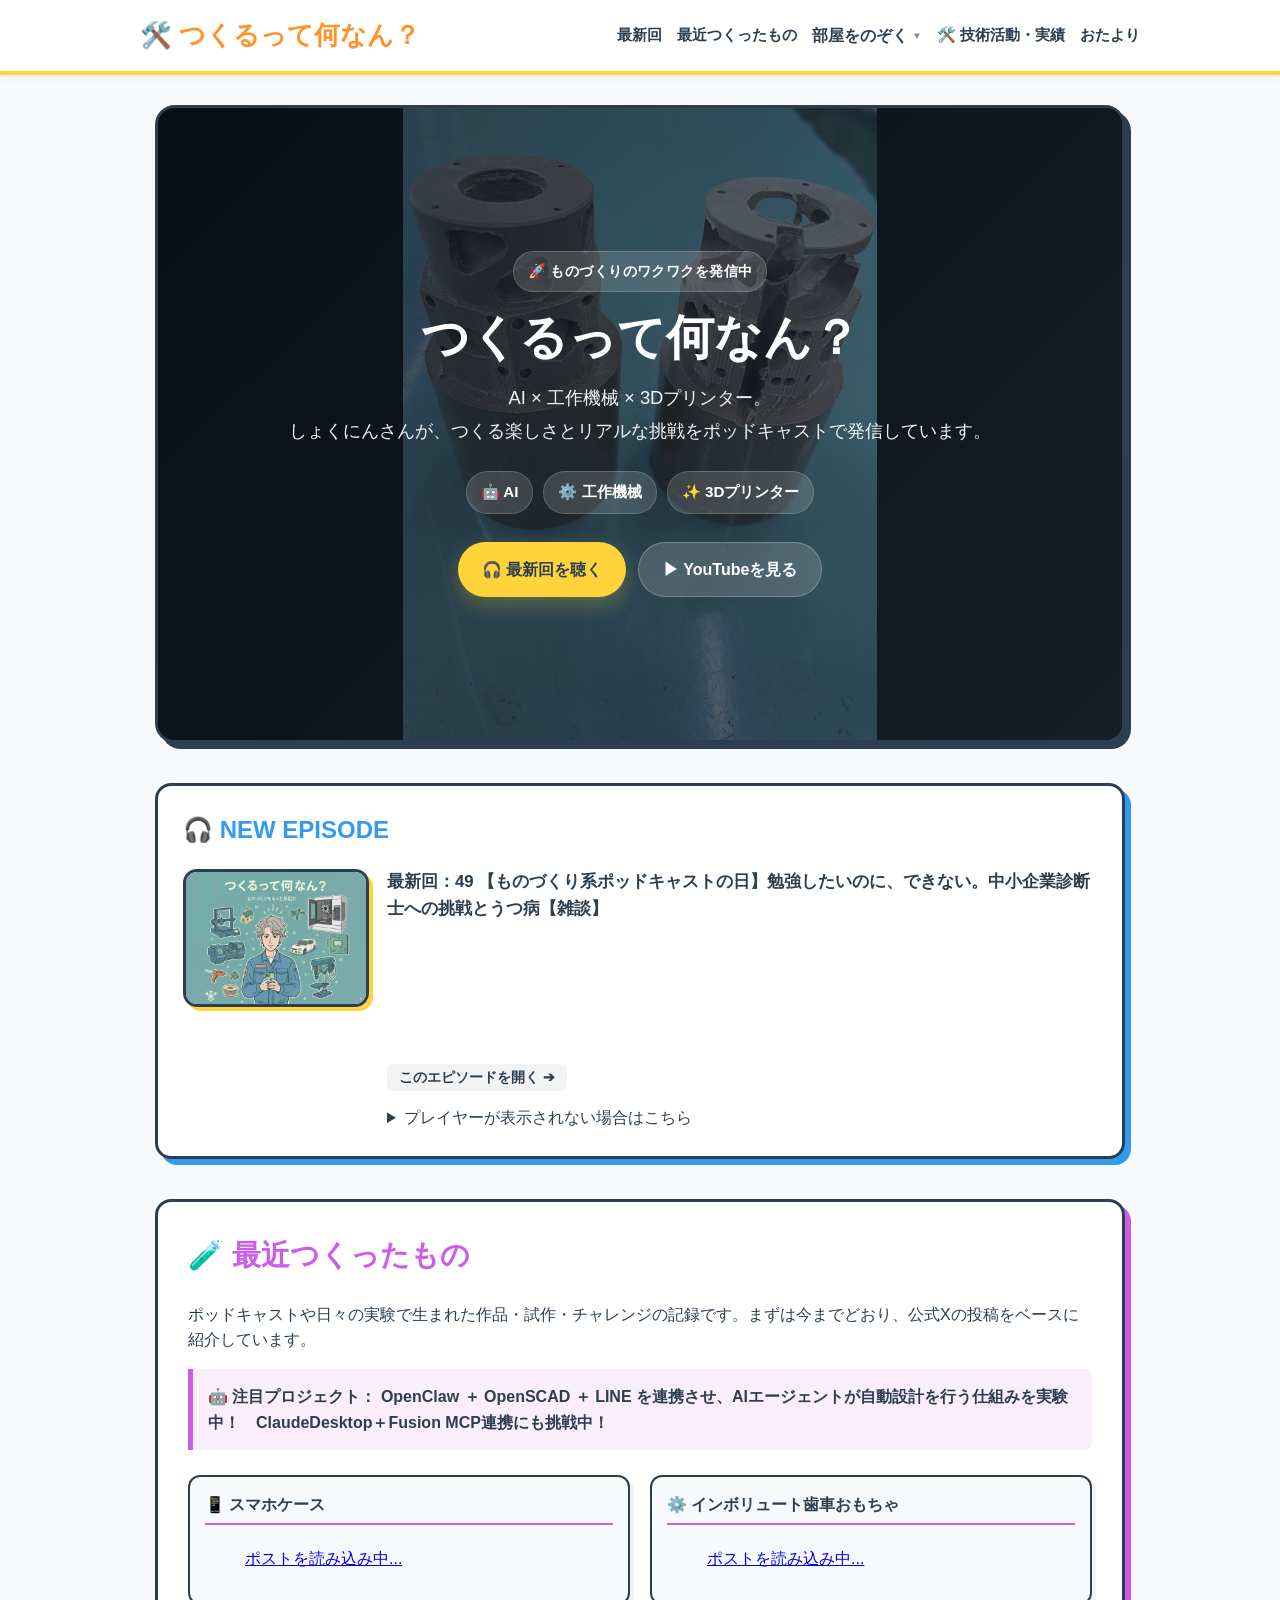
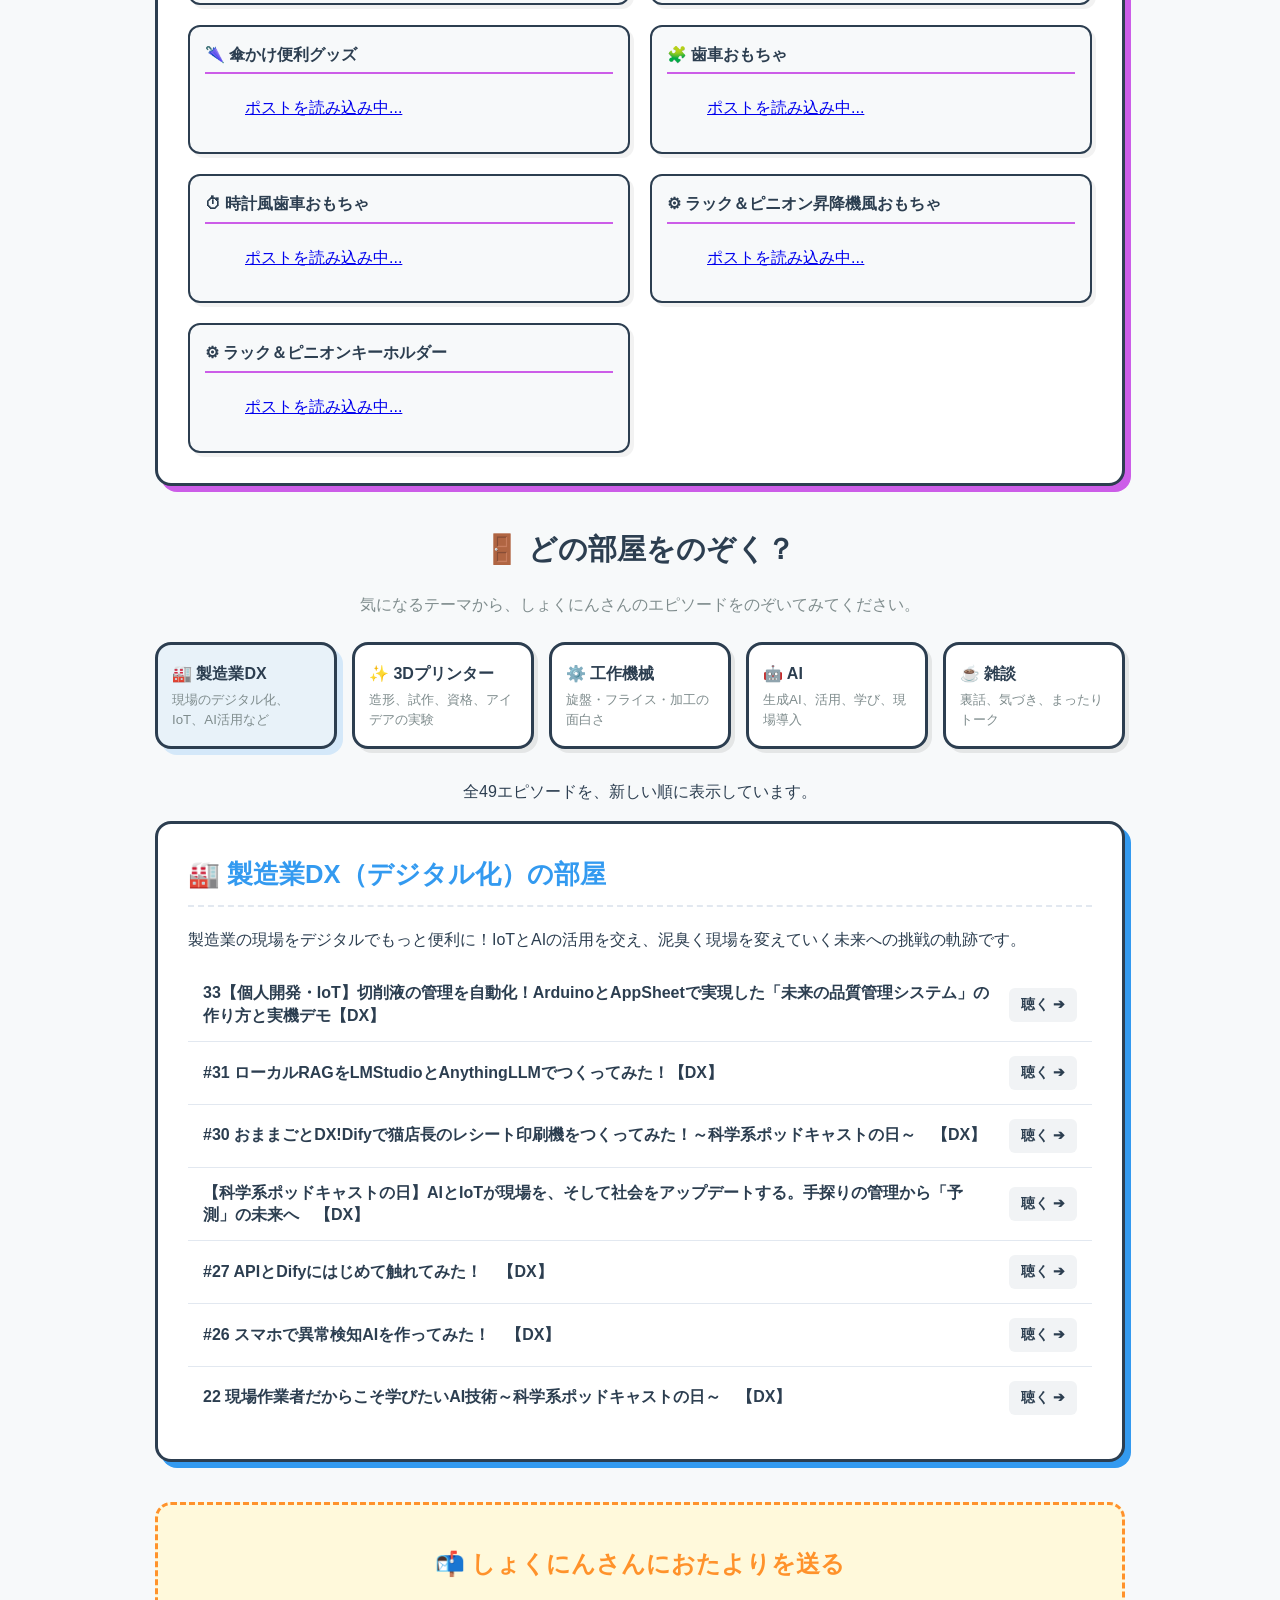
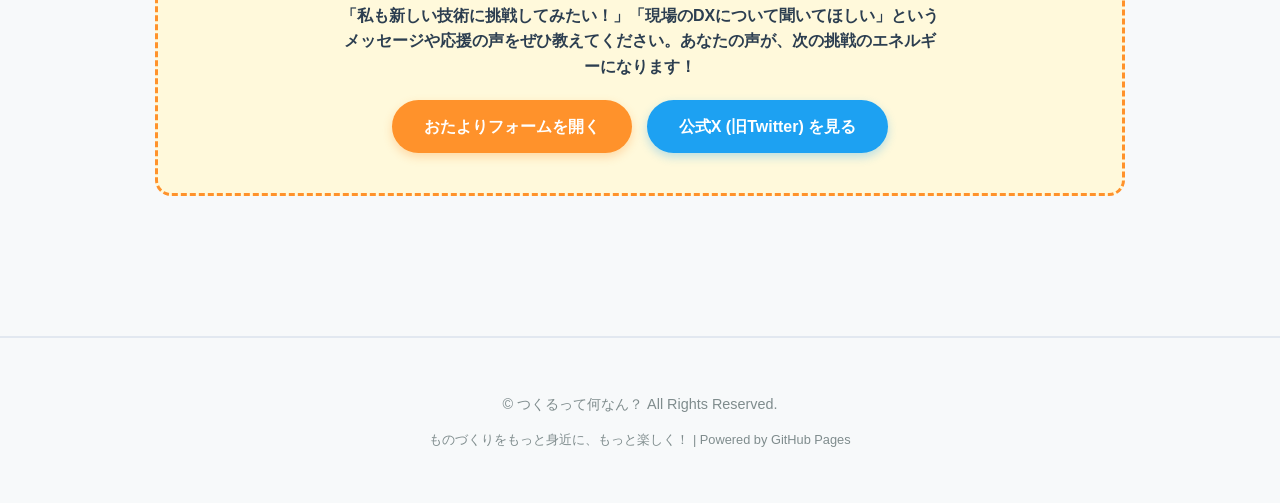
==== commit 3e222abc: "最近つくったものを lab.json から描画する episodes.json と同じ取得方法で作品カードを組み立て、読めないときはページ内の7枚を残す。Xの埋め込みは、静的カードを先に描いて差し替え" ====
--- a/index.html
+++ b/index.html
@@ -794,7 +794,7 @@
               🤖 <strong>注目プロジェクト：</strong> OpenClaw ＋ OpenSCAD ＋ LINE を連携させ、AIエージェントが自動設計を行う仕組みを実験中！　ClaudeDesktop＋Fusion MCP連携にも挑戦中！
           </div>
 
-          <div class="lab-grid" style="display: grid; grid-template-columns: repeat(auto-fit, minmax(300px, 1fr)); gap: 20px; width: 100%;">
+          <div id="lab-grid" class="lab-grid" style="display: grid; grid-template-columns: repeat(auto-fit, minmax(300px, 1fr)); gap: 20px; width: 100%;">
     <div class="lab-card" style="box-sizing: border-box; width: 100%; min-width: 0;">
         <h4>📱 スマホケース</h4>
         <blockquote class="twitter-tweet" data-theme="light" data-width="100%">
@@ -933,6 +933,18 @@
  </footer>
 
   <script>
+    // widgets.js は読み込み時に .twitter-tweet を自動描画する。
+    // lab.json が成功したときに静的カードを描き直すと、埋め込みが二重に読み込まれてちらつく。
+    // 先にクラスを外し、最終的なカードが決まってから一度だけ描画する。
+    (function () {
+      var grid = document.getElementById('lab-grid');
+      if (!grid) return;
+      var quotes = grid.querySelectorAll('blockquote.twitter-tweet');
+      for (var i = 0; i < quotes.length; i++) {
+        quotes[i].classList.remove('twitter-tweet');
+        quotes[i].setAttribute('data-lab-fallback', 'true');
+      }
+    })();
     window.twttr = (function(d, s, id) {
       var js, fjs = d.getElementsByTagName(s)[0], t = window.twttr || {};
       if (d.getElementById(id)) return t;
@@ -1078,16 +1090,92 @@
           }
       }
 
-      function refreshXEmbed() {
-          if (!window.twttr) return;
-          if (window.twttr.widgets) window.twttr.widgets.load();
-          else window.twttr.ready(twttr => twttr.widgets.load());
+      function isLabTweetUrl(url) {
+          return /^https:\/\/(x|twitter)\.com\/[A-Za-z0-9_]+\/status\/\d+$/.test(url || '');
+      }
+
+      function labHeading(item) {
+          if (typeof item.emoji === 'string' && item.emoji.trim() !== '') {
+              return `${item.emoji} ${item.title}`;
+          }
+          return item.title;
+      }
+
+      function createLabCard(item) {
+          const card = document.createElement('div');
+          card.className = 'lab-card';
+          card.setAttribute('style', 'box-sizing: border-box; width: 100%; min-width: 0;');
+          const heading = document.createElement('h4');
+          heading.textContent = labHeading(item);
+          const quote = document.createElement('blockquote');
+          quote.className = 'twitter-tweet';
+          quote.setAttribute('data-theme', 'light');
+          quote.setAttribute('data-width', '100%');
+          const link = document.createElement('a');
+          link.href = item.tweet_url;
+          link.textContent = 'ポストを読み込み中...';
+          quote.appendChild(link);
+          card.append(heading, quote);
+          return card;
+      }
+
+      function restoreLabFallback(grid) {
+          grid.querySelectorAll('blockquote[data-lab-fallback]').forEach(quote => {
+              quote.classList.add('twitter-tweet');
+              quote.removeAttribute('data-lab-fallback');
+          });
+      }
+
+      function renderLabEmbeds(grid) {
+          try {
+              if (!window.twttr || typeof window.twttr.ready !== 'function') return;
+              window.twttr.ready(twttr => {
+                  try {
+                      if (twttr && twttr.widgets) twttr.widgets.load(grid);
+                  } catch (error) {
+                      console.warn('Xの埋め込みを描画できませんでした:', error);
+                  }
+              });
+          } catch (error) {
+              console.warn('Xの埋め込みを描画できませんでした:', error);
+          }
+      }
+
+      // lab.json から「最近つくったもの」を描画する。description などはカードの見た目が変わるため使わない。
+      // 読めない場合は、あらかじめ置いてある7枚のカードをそのまま表示する。
+      async function loadLab() {
+          const grid = document.getElementById('lab-grid');
+          if (!grid) return;
+          const controller = new AbortController();
+          const timer = setTimeout(() => controller.abort(), 15000);
+          try {
+              const response = await fetch('./lab.json', { cache: 'no-store', signal: controller.signal });
+              if (!response.ok) throw new Error(`HTTP ${response.status}`);
+              const data = await response.json();
+              const items = Array.isArray(data) ? data : data && data.items;
+              if (!Array.isArray(items) || items.length === 0) throw new Error('作品がありません');
+              const valid = items.every(item => item
+                  && typeof item.title === 'string'
+                  && item.title.trim() !== ''
+                  && isLabTweetUrl(item.tweet_url)
+                  && (item.emoji == null || typeof item.emoji === 'string'));
+              if (!valid) throw new Error('lab.json の形式を確認してください');
+              const fragment = document.createDocumentFragment();
+              items.forEach(item => fragment.appendChild(createLabCard(item)));
+              grid.replaceChildren(fragment);
+          } catch (error) {
+              console.warn('lab.json を読み込めなかったため、HTMLのカードを表示します:', error);
+              restoreLabFallback(grid);
+          } finally {
+              clearTimeout(timer);
+          }
+          renderLabEmbeds(grid);
       }
 
       document.addEventListener('DOMContentLoaded', () => {
           showRoom('room-dx');
           loadEpisodes();
-          refreshXEmbed();
+          loadLab();
       });
   </script>
 
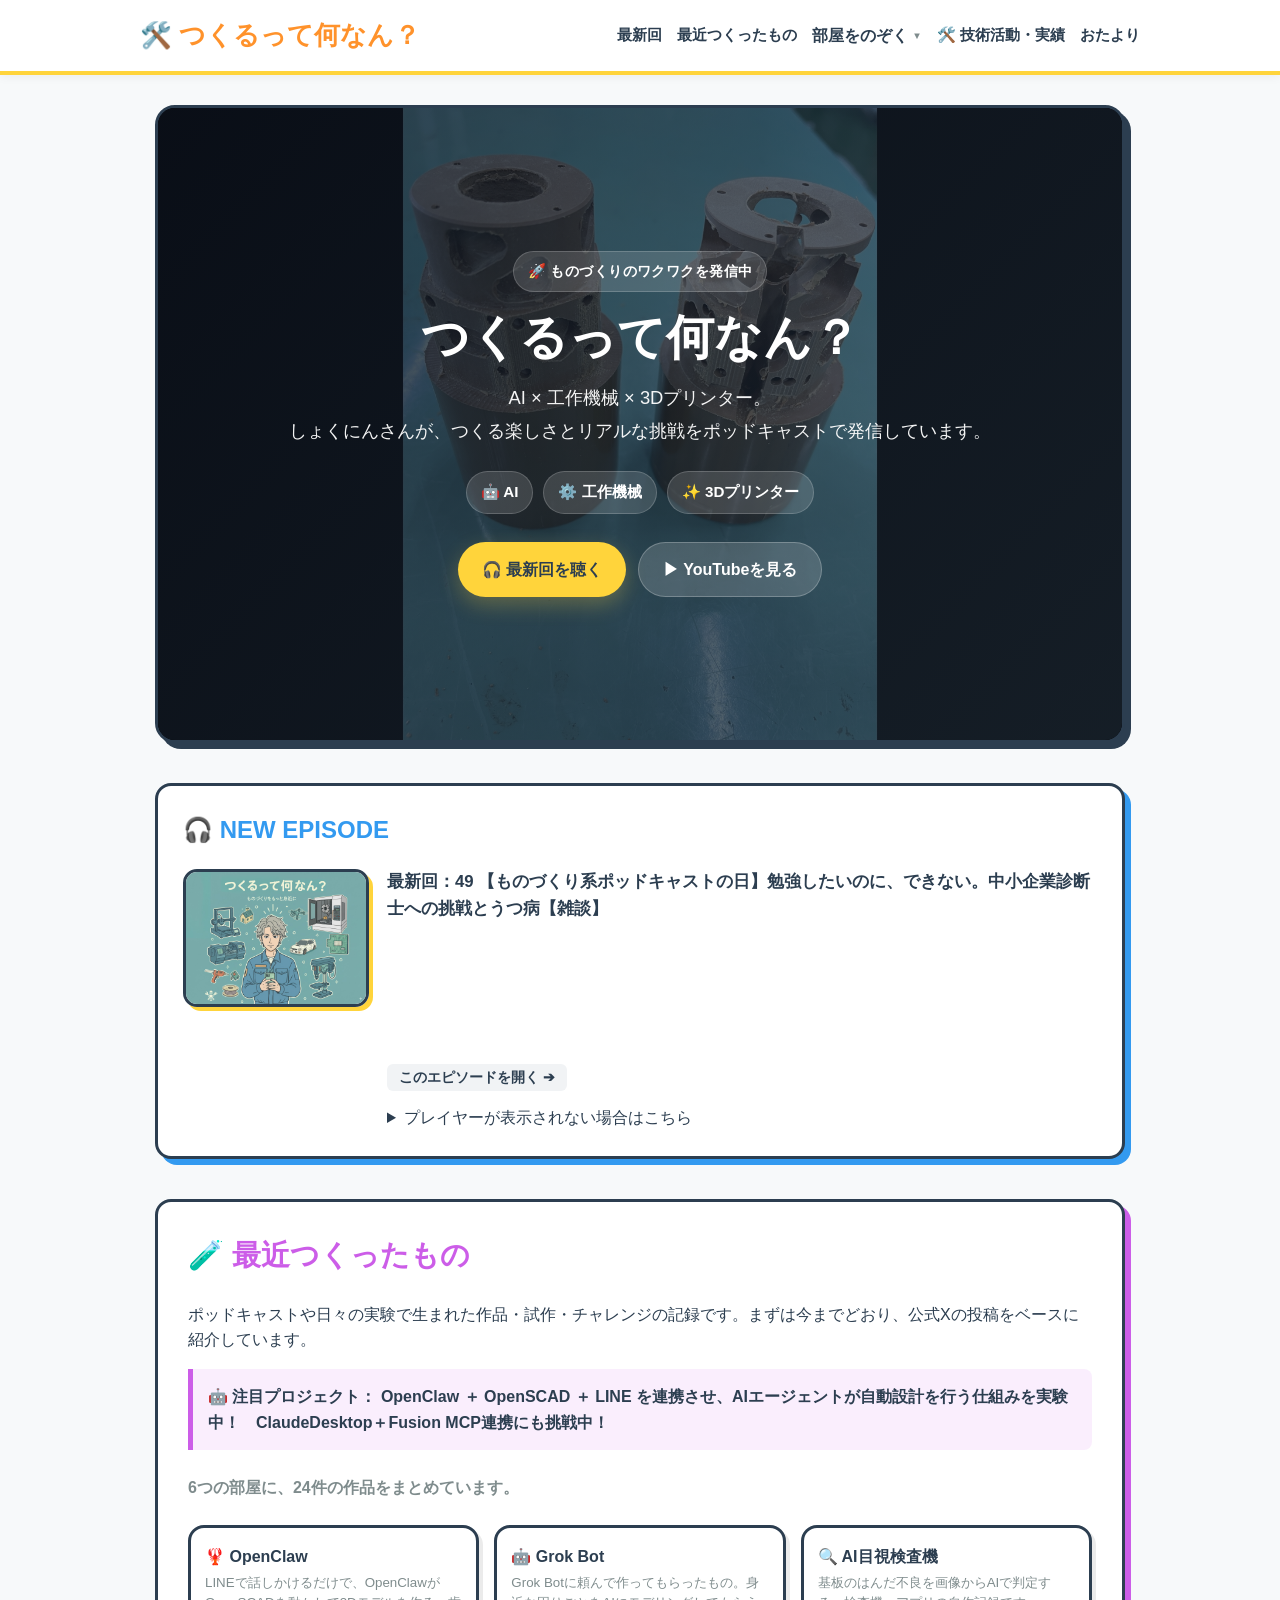
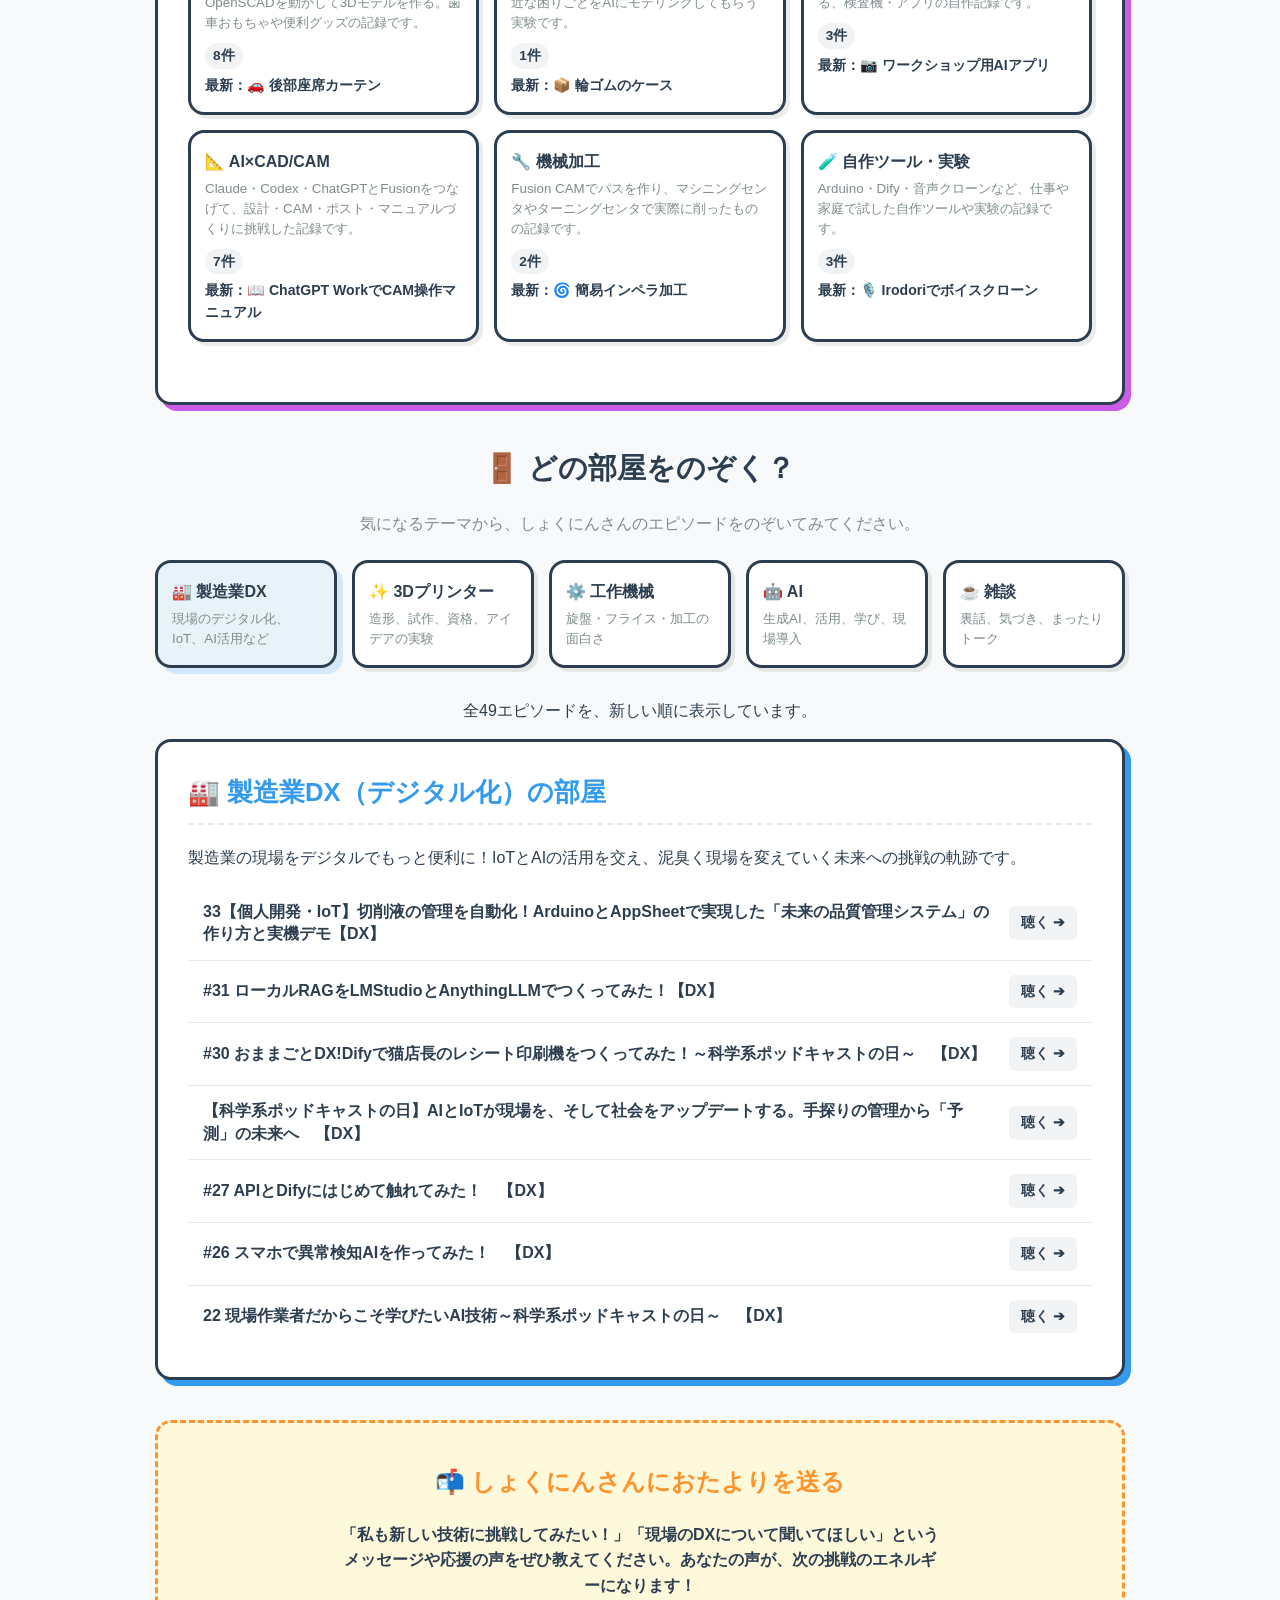
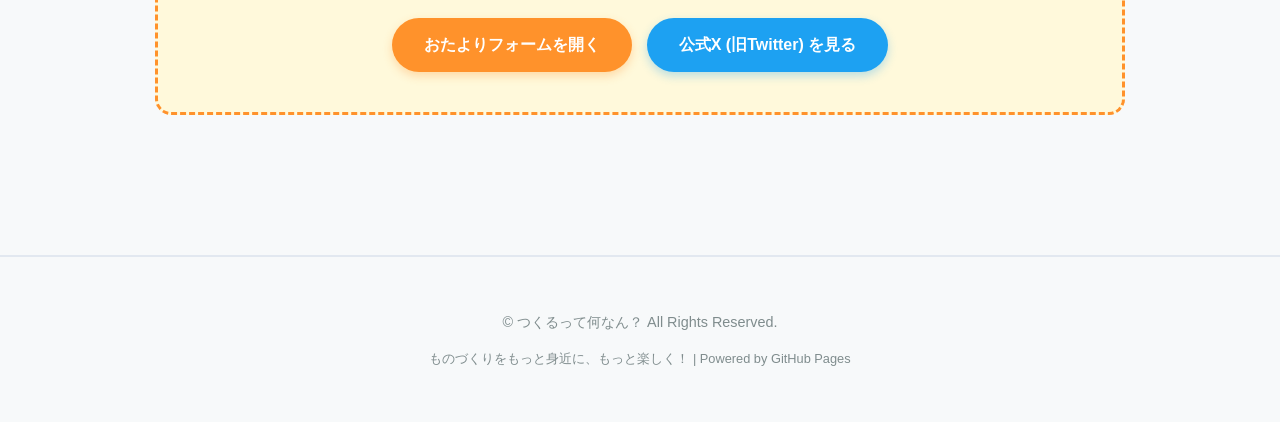
==== commit 0994430a: "Split the lab into concept rooms and add 17 works Keep lab.json backward compatible, group every ite" ====
--- a/index.html
+++ b/index.html
@@ -11,6 +11,7 @@
   <meta charset="UTF-8">
   <meta name="viewport" content="width=device-width, initial-scale=1.0">
   <title>つくるって何なん？ | 公式ポッドキャスト</title>
+  <link rel="stylesheet" href="lab.css">
   <style>
       /* 全体のスタイル定義：明るくポップな秘密基地・ブロック玩具のような世界観 */
       :root {
@@ -794,6 +795,7 @@
               🤖 <strong>注目プロジェクト：</strong> OpenClaw ＋ OpenSCAD ＋ LINE を連携させ、AIエージェントが自動設計を行う仕組みを実験中！　ClaudeDesktop＋Fusion MCP連携にも挑戦中！
           </div>
 
+          <p id="lab-status" class="lab-status" role="status"></p>
           <div id="lab-grid" class="lab-grid" style="display: grid; grid-template-columns: repeat(auto-fit, minmax(300px, 1fr)); gap: 20px; width: 100%;">
     <div class="lab-card" style="box-sizing: border-box; width: 100%; min-width: 0;">
         <h4>📱 スマホケース</h4>
@@ -932,29 +934,7 @@
       <p style="font-size: 0.8rem; color: var(--text-sub);">ものづくりをもっと身近に、もっと楽しく！ | Powered by GitHub Pages</p>
  </footer>
 
-  <script>
-    // widgets.js は読み込み時に .twitter-tweet を自動描画する。
-    // lab.json が成功したときに静的カードを描き直すと、埋め込みが二重に読み込まれてちらつく。
-    // 先にクラスを外し、最終的なカードが決まってから一度だけ描画する。
-    (function () {
-      var grid = document.getElementById('lab-grid');
-      if (!grid) return;
-      var quotes = grid.querySelectorAll('blockquote.twitter-tweet');
-      for (var i = 0; i < quotes.length; i++) {
-        quotes[i].classList.remove('twitter-tweet');
-        quotes[i].setAttribute('data-lab-fallback', 'true');
-      }
-    })();
-    window.twttr = (function(d, s, id) {
-      var js, fjs = d.getElementsByTagName(s)[0], t = window.twttr || {};
-      if (d.getElementById(id)) return t;
-      js = d.createElement(s); js.id = id;
-      js.src = "https://platform.twitter.com/widgets.js";
-      fjs.parentNode.insertBefore(js, fjs);
-      t._e = []; t.ready = function(f) { t._e.push(f); };
-      return t;
-    }(document, "script", "twitter-wjs"));
-  </script>
+  <script src="lab.js"></script>
 
   <!-- RSSから自動生成された同一のJSONで、最新回とテーマ別一覧を表示 -->
   <script>
@@ -1090,92 +1070,9 @@
           }
       }
 
-      function isLabTweetUrl(url) {
-          return /^https:\/\/(x|twitter)\.com\/[A-Za-z0-9_]+\/status\/\d+$/.test(url || '');
-      }
-
-      function labHeading(item) {
-          if (typeof item.emoji === 'string' && item.emoji.trim() !== '') {
-              return `${item.emoji} ${item.title}`;
-          }
-          return item.title;
-      }
-
-      function createLabCard(item) {
-          const card = document.createElement('div');
-          card.className = 'lab-card';
-          card.setAttribute('style', 'box-sizing: border-box; width: 100%; min-width: 0;');
-          const heading = document.createElement('h4');
-          heading.textContent = labHeading(item);
-          const quote = document.createElement('blockquote');
-          quote.className = 'twitter-tweet';
-          quote.setAttribute('data-theme', 'light');
-          quote.setAttribute('data-width', '100%');
-          const link = document.createElement('a');
-          link.href = item.tweet_url;
-          link.textContent = 'ポストを読み込み中...';
-          quote.appendChild(link);
-          card.append(heading, quote);
-          return card;
-      }
-
-      function restoreLabFallback(grid) {
-          grid.querySelectorAll('blockquote[data-lab-fallback]').forEach(quote => {
-              quote.classList.add('twitter-tweet');
-              quote.removeAttribute('data-lab-fallback');
-          });
-      }
-
-      function renderLabEmbeds(grid) {
-          try {
-              if (!window.twttr || typeof window.twttr.ready !== 'function') return;
-              window.twttr.ready(twttr => {
-                  try {
-                      if (twttr && twttr.widgets) twttr.widgets.load(grid);
-                  } catch (error) {
-                      console.warn('Xの埋め込みを描画できませんでした:', error);
-                  }
-              });
-          } catch (error) {
-              console.warn('Xの埋め込みを描画できませんでした:', error);
-          }
-      }
-
-      // lab.json から「最近つくったもの」を描画する。description などはカードの見た目が変わるため使わない。
-      // 読めない場合は、あらかじめ置いてある7枚のカードをそのまま表示する。
-      async function loadLab() {
-          const grid = document.getElementById('lab-grid');
-          if (!grid) return;
-          const controller = new AbortController();
-          const timer = setTimeout(() => controller.abort(), 15000);
-          try {
-              const response = await fetch('./lab.json', { cache: 'no-store', signal: controller.signal });
-              if (!response.ok) throw new Error(`HTTP ${response.status}`);
-              const data = await response.json();
-              const items = Array.isArray(data) ? data : data && data.items;
-              if (!Array.isArray(items) || items.length === 0) throw new Error('作品がありません');
-              const valid = items.every(item => item
-                  && typeof item.title === 'string'
-                  && item.title.trim() !== ''
-                  && isLabTweetUrl(item.tweet_url)
-                  && (item.emoji == null || typeof item.emoji === 'string'));
-              if (!valid) throw new Error('lab.json の形式を確認してください');
-              const fragment = document.createDocumentFragment();
-              items.forEach(item => fragment.appendChild(createLabCard(item)));
-              grid.replaceChildren(fragment);
-          } catch (error) {
-              console.warn('lab.json を読み込めなかったため、HTMLのカードを表示します:', error);
-              restoreLabFallback(grid);
-          } finally {
-              clearTimeout(timer);
-          }
-          renderLabEmbeds(grid);
-      }
-
       document.addEventListener('DOMContentLoaded', () => {
           showRoom('room-dx');
           loadEpisodes();
-          loadLab();
       });
   </script>
 
--- a/lab.css
+++ b/lab.css
@@ -0,0 +1,269 @@
+/* ラボの部屋入口と各部屋ページ。色はサイト既存のCSS変数だけを使う。 */
+
+#lab {
+  scroll-margin-top: 96px;
+}
+
+.lab-status:empty {
+  display: none;
+}
+
+.lab-status {
+  color: var(--text-sub);
+  font-weight: 700;
+  margin: 0 0 12px;
+}
+
+.lab-entrance-grid.room-switch-grid {
+  grid-template-columns: repeat(auto-fit, minmax(240px, 1fr));
+}
+
+a.room-switch-btn.lab-room-link {
+  display: flex;
+  flex-direction: column;
+  align-items: flex-start;
+  box-sizing: border-box;
+  text-decoration: none;
+  min-height: 100%;
+}
+
+.lab-room-count:empty {
+  display: none;
+}
+
+.lab-room-count {
+  display: inline-block;
+  margin-top: 10px;
+  padding: 2px 8px;
+  border-radius: 999px;
+  background: #F1F3F5;
+  color: var(--text-main);
+  font-size: 0.85rem;
+  font-weight: 900;
+}
+
+.lab-room-latest {
+  display: block;
+  margin-top: 6px;
+  color: var(--text-main);
+  font-size: 0.88rem;
+  font-weight: 800;
+  line-height: 1.5;
+}
+
+.lab-card-date,
+.lab-card-tools,
+.lab-card-tags,
+.lab-card-missing {
+  margin: 0 0 8px;
+  color: var(--text-sub);
+  font-size: 0.85rem;
+  font-weight: 700;
+}
+
+.lab-card-desc {
+  margin: 10px 0;
+  font-size: 0.95rem;
+}
+
+@media (max-width: 768px) {
+  .lab-entrance-grid.room-switch-grid {
+    grid-template-columns: 1fr;
+  }
+}
+
+body.lab-page {
+  --bg-light: #F7F9FA;
+  --bg-white: #FFFFFF;
+  --text-main: #2C3E50;
+  --text-sub: #7F8C8D;
+  --accent-yellow: #FFD43B;
+  --accent-orange: #FF922B;
+  --accent-blue: #339AF0;
+  --accent-green: #51CF66;
+  --accent-purple: #CC5DE8;
+  background-color: var(--bg-light);
+  color: var(--text-main);
+  font-family: 'Helvetica Neue', Arial, 'Noto Sans JP', sans-serif;
+  margin: 0;
+  line-height: 1.6;
+}
+
+body.lab-page a:focus-visible,
+body.lab-page button:focus-visible {
+  outline: 3px solid var(--accent-blue);
+  outline-offset: 3px;
+}
+
+body.lab-page header {
+  background-color: var(--bg-white);
+  border-bottom: 4px solid var(--accent-yellow);
+  padding: 15px 20px;
+  position: sticky;
+  top: 0;
+  z-index: 100;
+  box-shadow: 0 2px 10px rgba(0, 0, 0, 0.05);
+}
+
+body.lab-page .header-container {
+  max-width: 1000px;
+  margin: 0 auto;
+  display: flex;
+  justify-content: space-between;
+  align-items: center;
+  flex-wrap: wrap;
+  gap: 10px;
+}
+
+body.lab-page .logo {
+  font-size: 1.6rem;
+  font-weight: 900;
+  color: var(--accent-orange);
+  text-decoration: none;
+  display: flex;
+  align-items: center;
+  gap: 8px;
+}
+
+body.lab-page nav {
+  display: flex;
+  flex-wrap: wrap;
+  gap: 15px;
+  align-items: center;
+}
+
+body.lab-page nav a {
+  color: var(--text-main);
+  text-decoration: none;
+  font-size: 0.95rem;
+  font-weight: bold;
+}
+
+body.lab-page nav a:hover,
+body.lab-page .lab-back a:hover {
+  color: var(--accent-blue);
+}
+
+body.lab-page .container {
+  max-width: 1000px;
+  margin: 0 auto;
+  padding: 30px 15px;
+  box-sizing: border-box;
+}
+
+body.lab-page .lab-room {
+  background-color: var(--bg-white);
+  border: 3px solid var(--text-main);
+  border-radius: 16px;
+  padding: 30px;
+  margin-bottom: 40px;
+  box-shadow: 6px 6px 0 var(--room-color, var(--accent-purple));
+}
+
+body.lab-page .lab-back {
+  margin: 0 0 12px;
+}
+
+body.lab-page .lab-back a {
+  color: var(--text-main);
+  font-weight: 900;
+  text-decoration: none;
+}
+
+body.lab-page .room-header {
+  display: flex;
+  align-items: center;
+  gap: 10px;
+  margin: 0 0 12px;
+  font-size: 1.6rem;
+  font-weight: 900;
+  border-bottom: 2px dashed #E2E8F0;
+  padding-bottom: 10px;
+}
+
+body.lab-page .lab-grid {
+  display: grid;
+  grid-template-columns: repeat(auto-fit, minmax(280px, 1fr));
+  gap: 20px;
+  margin-top: 20px;
+  justify-content: start;
+}
+
+body.lab-page .lab-card {
+  box-sizing: border-box;
+  width: 100%;
+  max-width: min(100%, 560px);
+  min-width: 0;
+  background-color: var(--bg-light);
+  border: 2px solid var(--text-main);
+  border-radius: 12px;
+  padding: 15px;
+  box-shadow: 4px 4px 0 rgba(0, 0, 0, 0.05);
+}
+
+body.lab-page .lab-card h4 {
+  margin-top: 0;
+  color: var(--text-main);
+  border-bottom: 2px solid var(--accent-purple);
+  padding-bottom: 5px;
+}
+
+body.lab-page .lab-achievements {
+  margin: 18px 0 8px;
+  padding: 15px 18px;
+  background: rgba(51, 154, 240, 0.08);
+  border-left: 5px solid var(--accent-blue);
+  border-radius: 0 8px 8px 0;
+}
+
+body.lab-page .lab-achievements h2 {
+  margin: 0 0 8px;
+  font-size: 1.15rem;
+}
+
+body.lab-page .lab-achievements p,
+body.lab-page .lab-achievements li {
+  margin: 0 0 8px;
+}
+
+body.lab-page .lab-achievements ul {
+  margin: 0;
+  padding-left: 1.2em;
+}
+
+body.lab-page .lab-achievements a {
+  font-weight: 800;
+}
+
+body.lab-page footer {
+  text-align: center;
+  padding: 40px 20px;
+  color: var(--text-sub);
+  font-size: 0.9rem;
+  border-top: 2px solid #E2E8F0;
+  margin-top: 60px;
+}
+
+@media (max-width: 768px) {
+  body.lab-page header {
+    padding: 15px 10px;
+  }
+
+  body.lab-page .header-container {
+    flex-direction: column;
+    align-items: center;
+    text-align: center;
+  }
+
+  body.lab-page nav {
+    justify-content: center;
+  }
+
+  body.lab-page .lab-room {
+    padding: 20px 15px;
+  }
+
+  body.lab-page .room-header {
+    font-size: 1.3rem;
+  }
+}
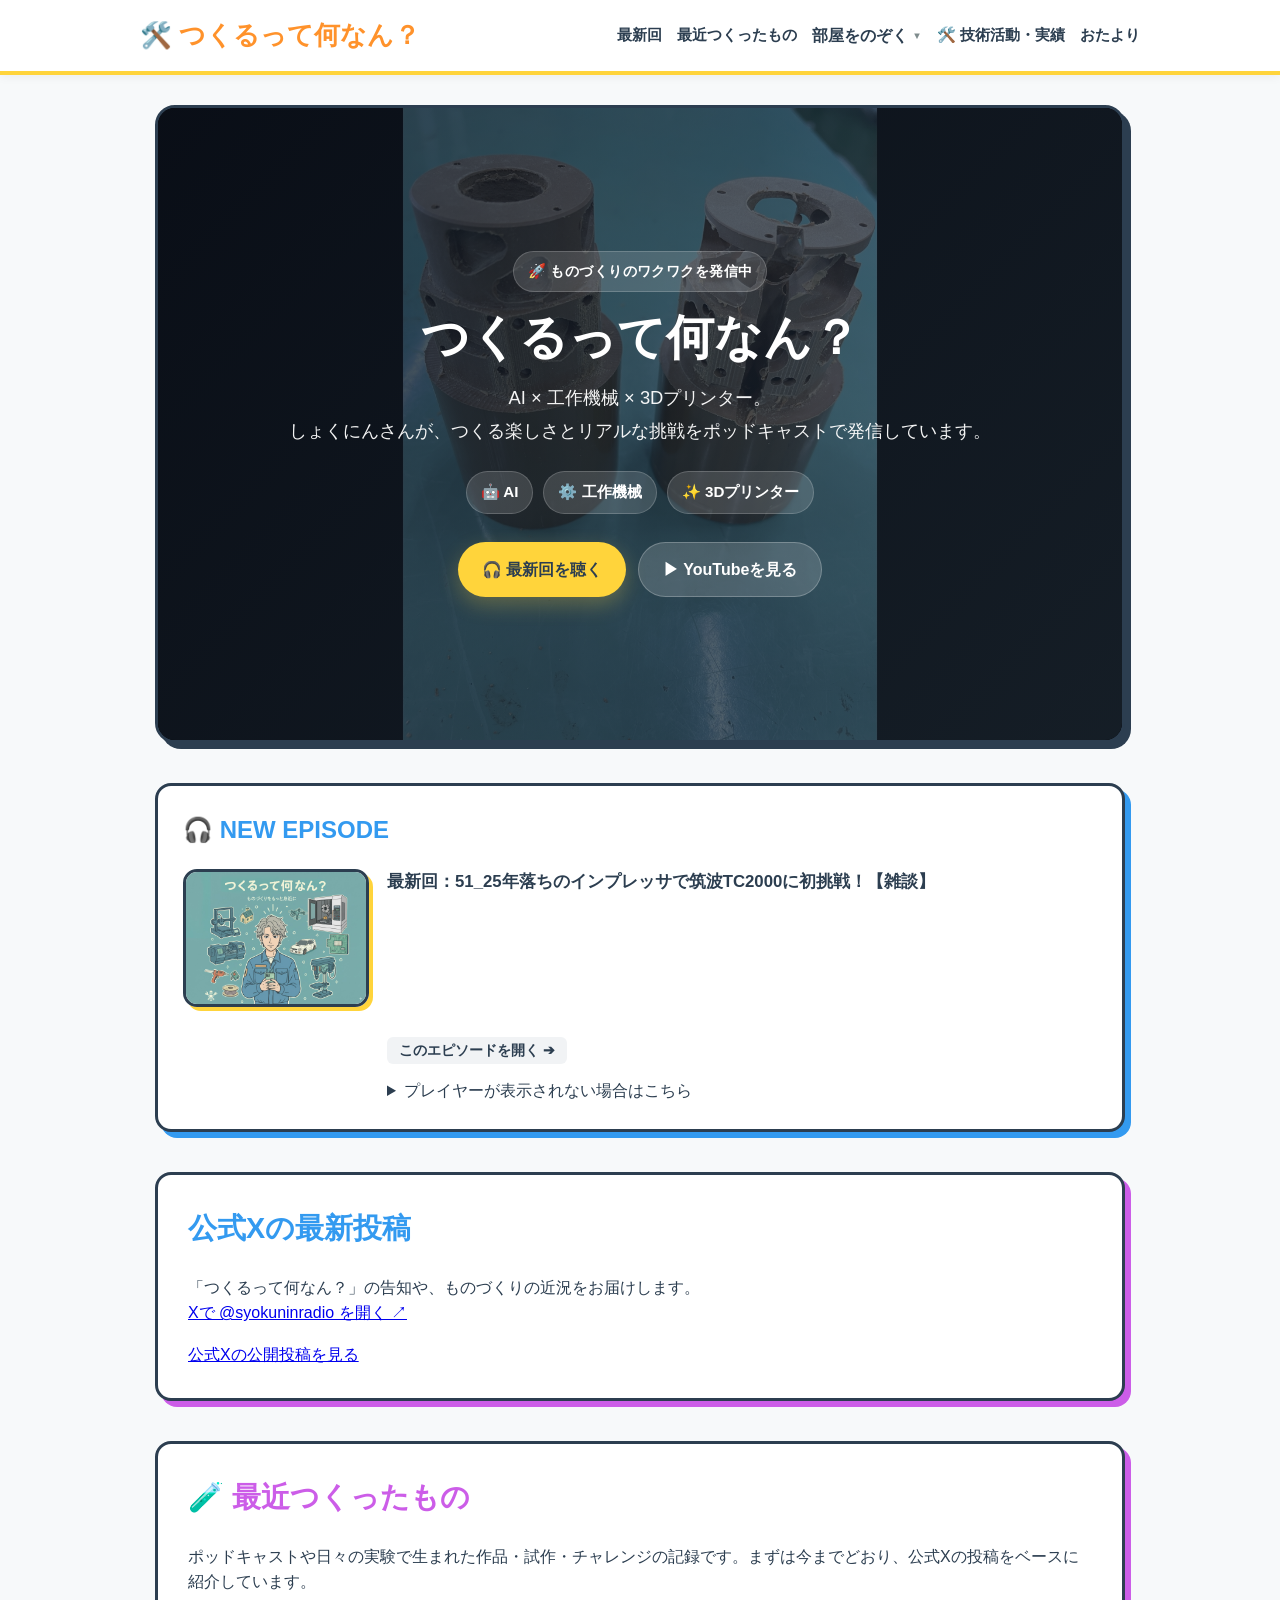
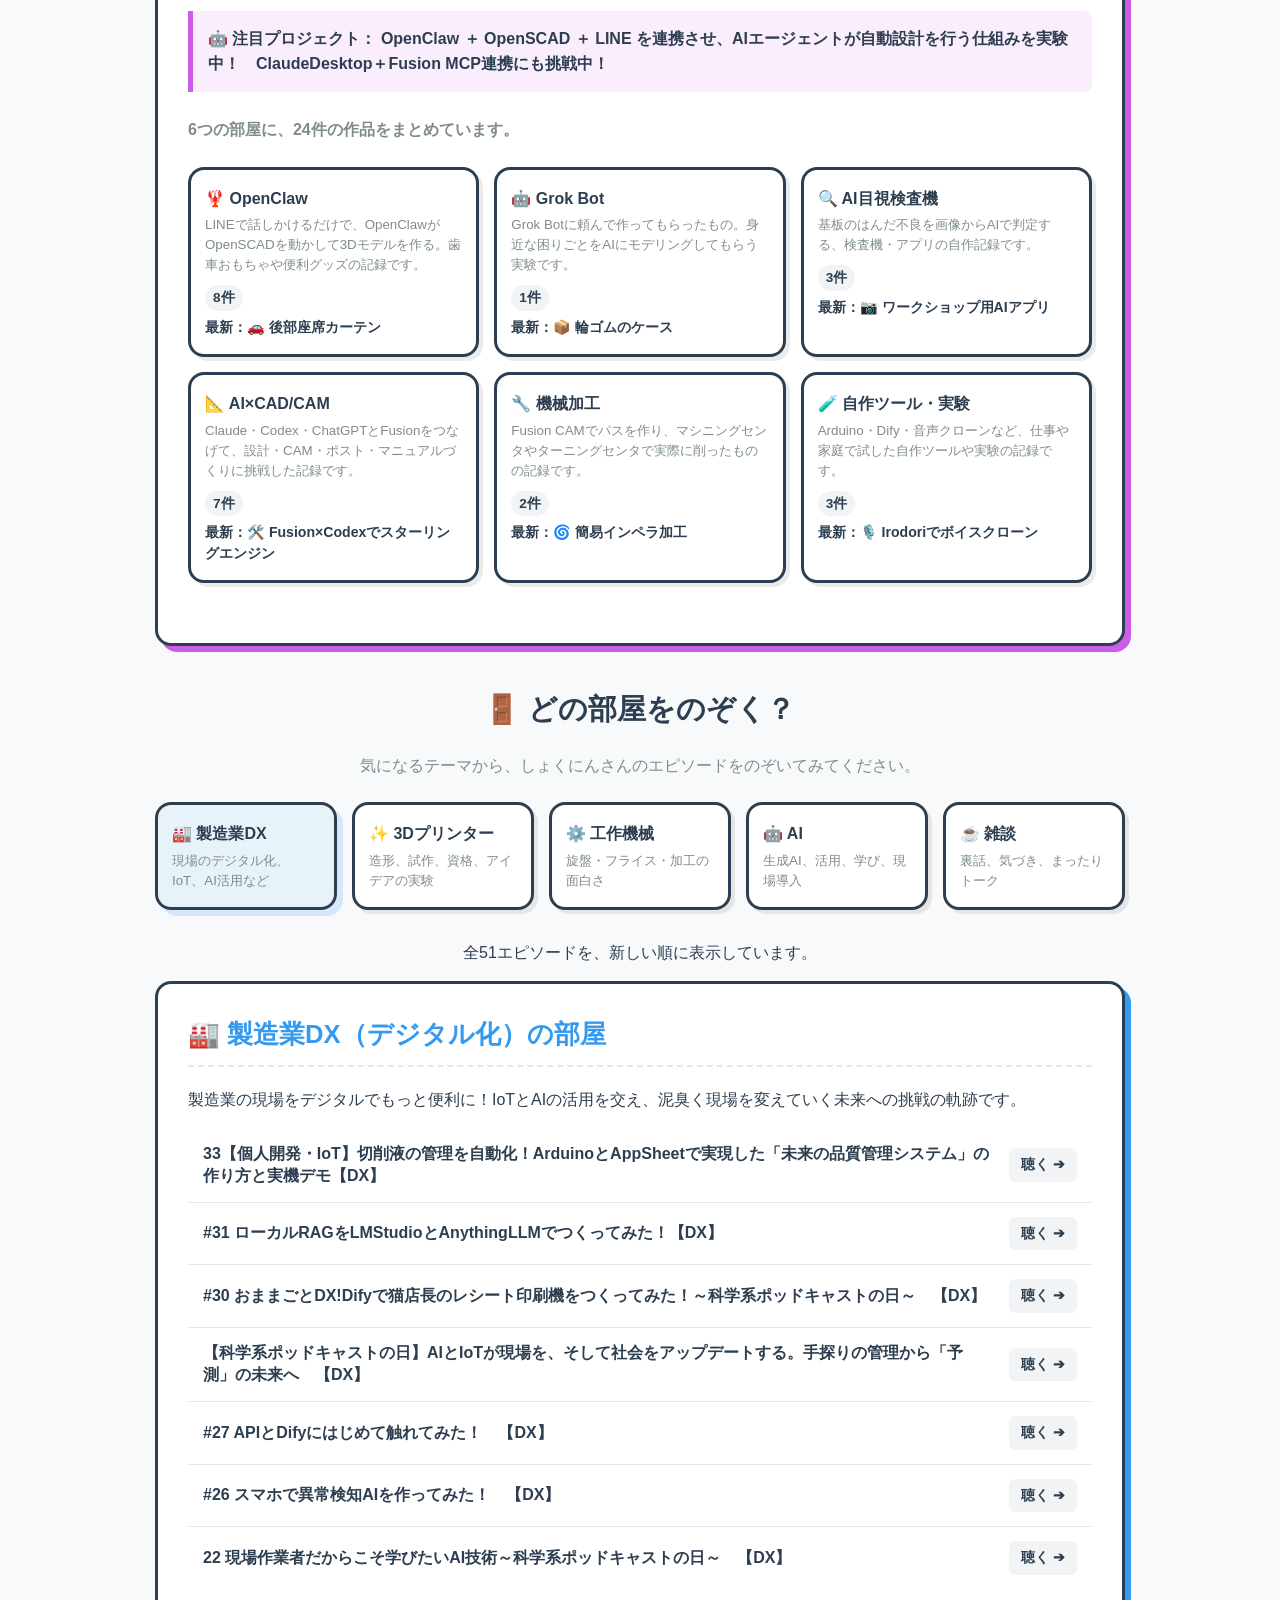
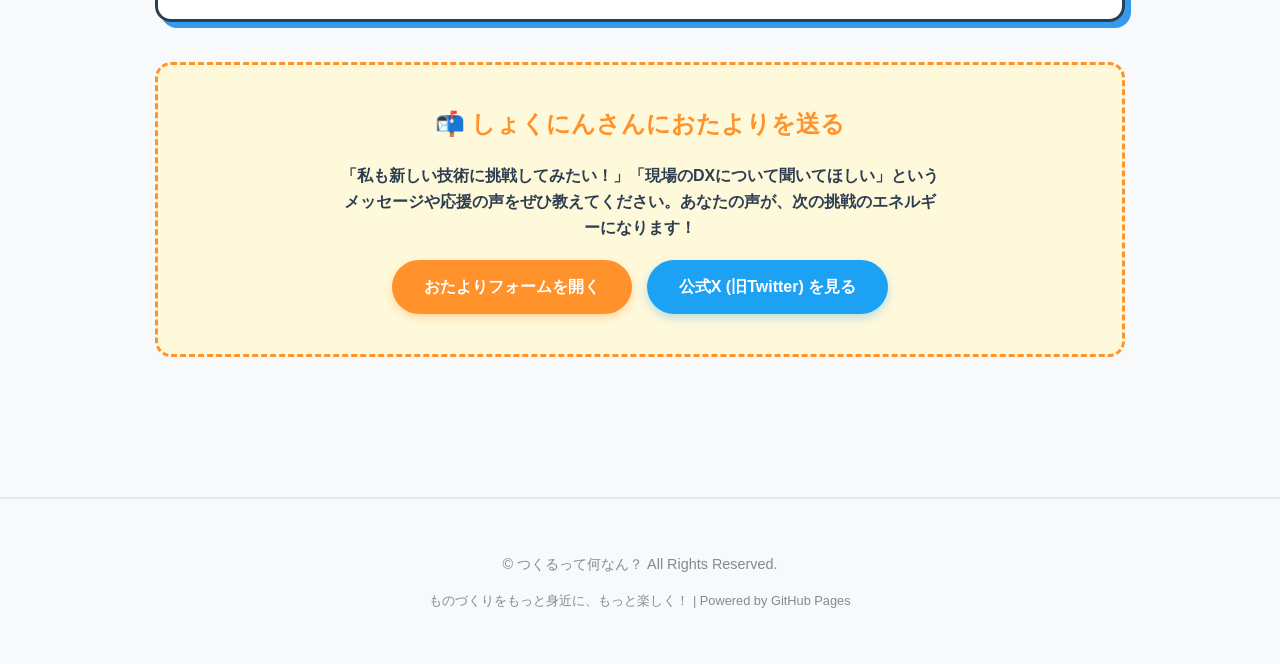
==== commit 38d20061: "トップページに公式Xのタイムラインを追加" ====
--- a/index.html
+++ b/index.html
@@ -787,6 +787,12 @@
           </div>
       </section>
  
+      <section id="x-updates" class="lab-section" aria-labelledby="x-updates-title">
+          <h2 id="x-updates-title" style="font-size:1.8rem; font-weight:900; color:var(--accent-blue); margin-top:0;">公式Xの最新投稿</h2>
+          <p>「つくるって何なん？」の告知や、ものづくりの近況をお届けします。<br><a href="https://x.com/syokuninradio" target="_blank" rel="noopener noreferrer">Xで @syokuninradio を開く ↗</a></p>
+          <a class="twitter-timeline" href="https://twitter.com/syokuninradio" data-height="400" data-theme="light" data-lang="ja">公式Xの公開投稿を見る</a>
+      </section>
+
       <section id="lab" class="lab-section">
           <h2 style="font-size:1.8rem; font-weight:900; color:var(--accent-purple); margin-top:0;">🧪 最近つくったもの</h2>
           <p>ポッドキャストや日々の実験で生まれた作品・試作・チャレンジの記録です。まずは今までどおり、公式Xの投稿をベースに紹介しています。</p>
@@ -935,6 +941,7 @@
  </footer>
 
   <script src="lab.js"></script>
+  <script id="twitter-wjs" async src="https://platform.twitter.com/widgets.js" charset="utf-8"></script>
 
   <!-- RSSから自動生成された同一のJSONで、最新回とテーマ別一覧を表示 -->
   <script>
--- a/lab.css
+++ b/lab.css
@@ -64,6 +64,35 @@
 .lab-card-desc {
   margin: 10px 0;
   font-size: 0.95rem;
+}
+
+.lab-card-doc-row {
+  display: flex;
+  flex-wrap: wrap;
+  gap: 8px;
+  margin: 0 0 8px;
+}
+
+a.lab-card-doc {
+  display: inline-block;
+  max-width: 100%;
+  min-width: 0;
+  box-sizing: border-box;
+  padding: 6px 12px;
+  background: var(--accent-yellow);
+  border: 2px solid var(--text-main);
+  border-radius: 999px;
+  color: var(--text-main);
+  font-size: 0.88rem;
+  font-weight: 800;
+  line-height: 1.4;
+  text-decoration: none;
+  box-shadow: 3px 3px 0 var(--text-main);
+}
+
+a.lab-card-doc:hover {
+  background: var(--bg-white);
+  color: var(--text-main);
 }
 
 @media (max-width: 768px) {
